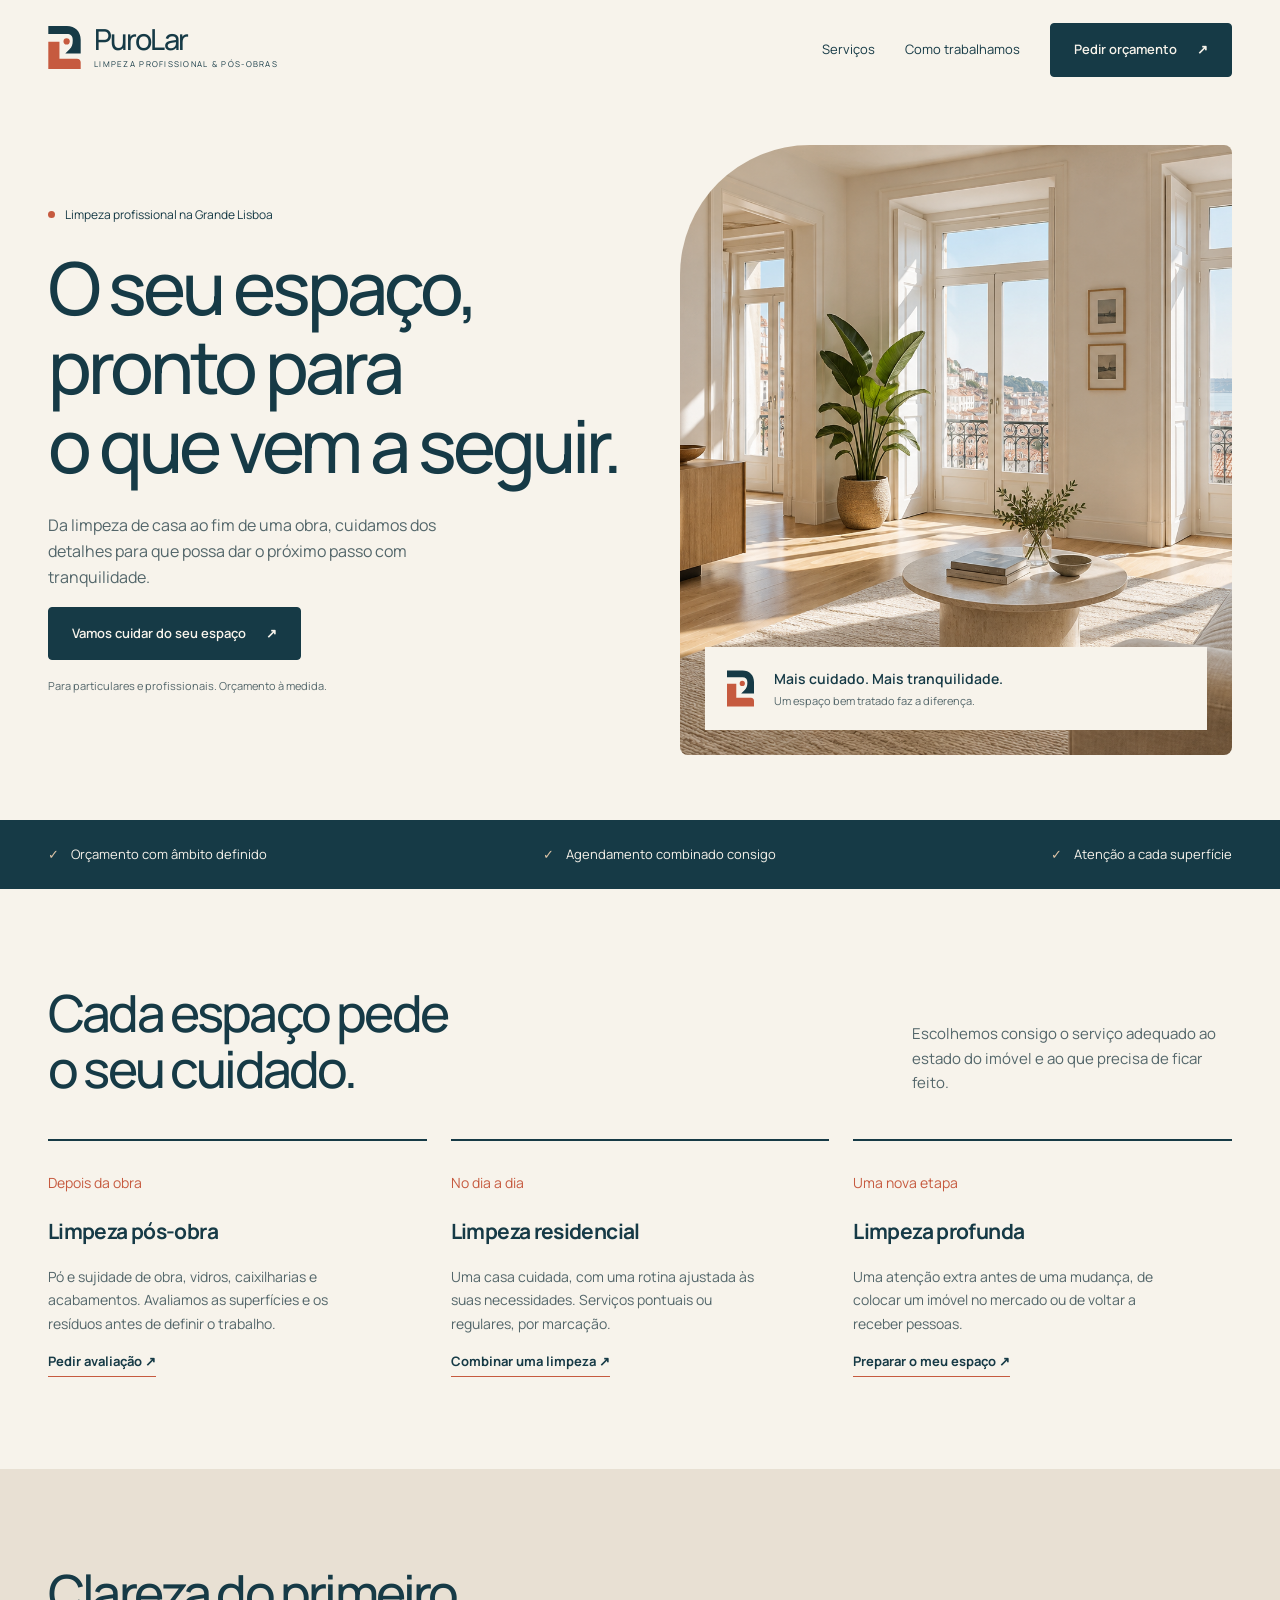
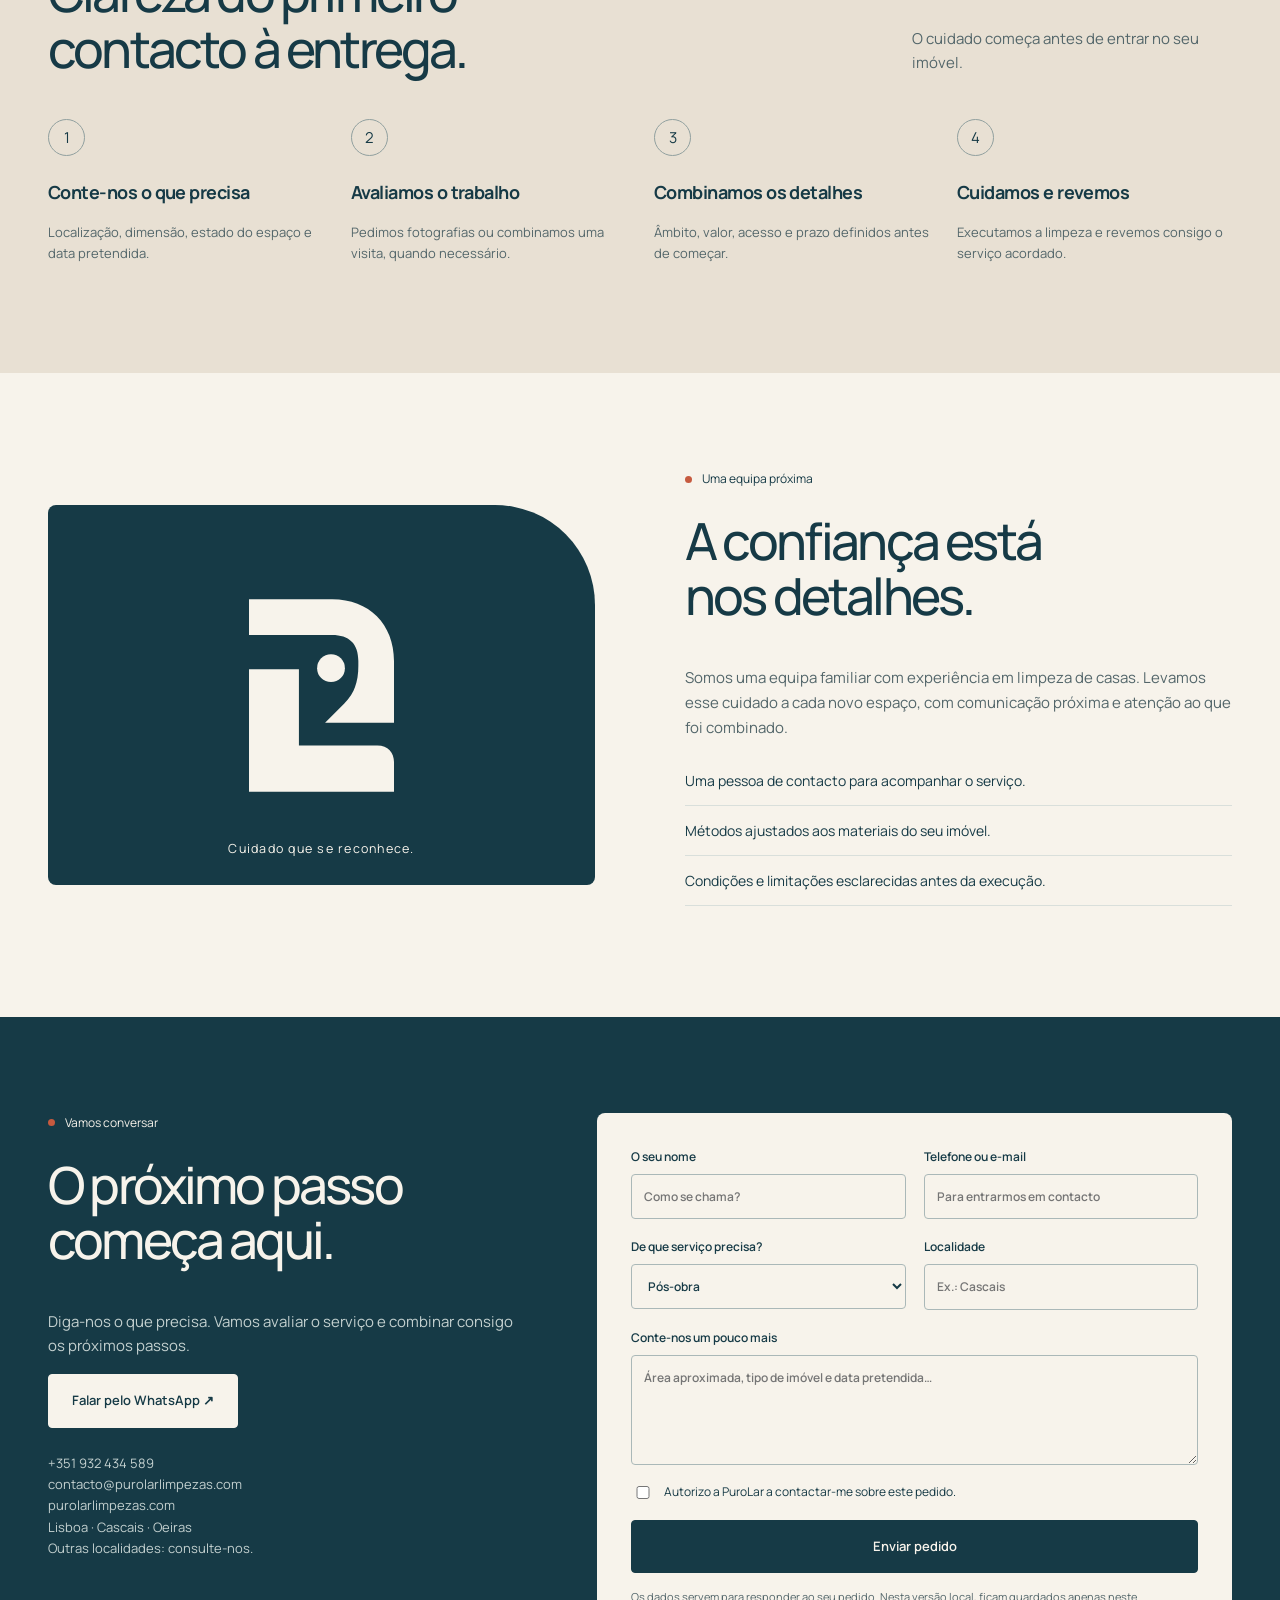
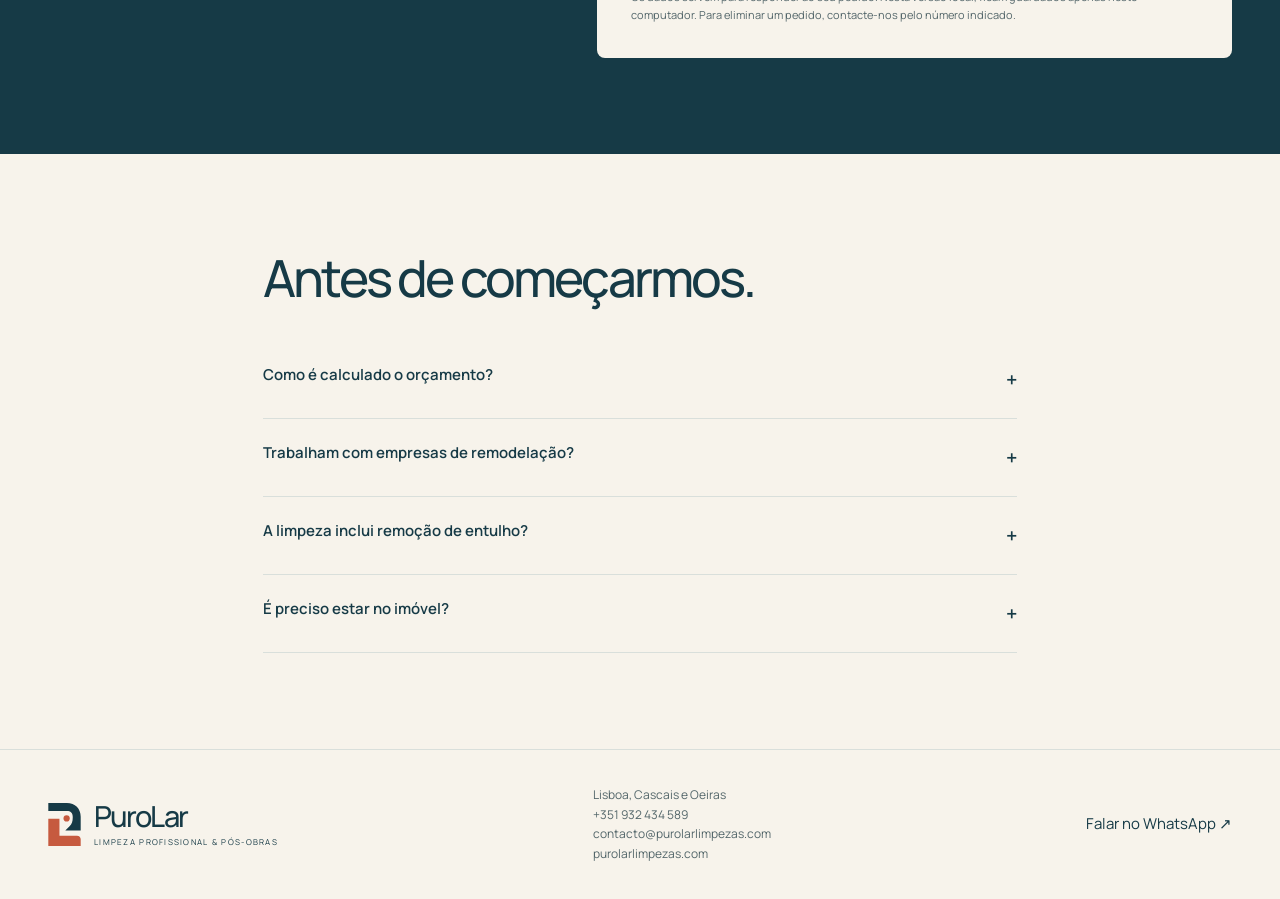
==== index.html @ 70a51a41 "Landing page oficial PuroLar" ====
<!doctype html><html lang="pt-PT"><head><meta charset="utf-8"><meta name="viewport" content="width=device-width, initial-scale=1"><meta name="theme-color" content="#163a46"><meta name="description" content="PuroLar. Limpeza residencial, profunda e pós-obra em Lisboa, Cascais e Oeiras. Peça um orçamento para o seu espaço."><title>PuroLar — O seu espaço, pronto para o que vem a seguir.</title><link rel="icon" href="/purolar-simbolo-estudo-02.svg" type="image/svg+xml"><link rel="stylesheet" href="/style.css"><script src="/app.js" defer></script></head><body><header class="wrap"><nav class="nav" aria-label="Principal"><a href="/" aria-label="PuroLar início"><span class="logo"><img src="/purolar-simbolo-estudo-02.svg" alt=""><span><b>PuroLar</b><small>Limpeza profissional & pós-obras</small></span></span></a><button class="menu-toggle" aria-expanded="false" aria-controls="navigation">Menu</button><div class="navlinks" id="navigation"><a href="#servicos">Serviços</a><a href="#processo">Como trabalhamos</a><a href="#contacto" class="button">Pedir orçamento <span aria-hidden="true">↗</span></a></div></nav></header>
<main><section class="wrap hero"><div><div class="eyebrow">Limpeza profissional na Grande Lisboa</div><h1>O seu espaço,<br>pronto para<br>o que vem a seguir.</h1><p>Da limpeza de casa ao fim de uma obra, cuidamos dos detalhes para que possa dar o próximo passo com tranquilidade.</p><a class="button" href="#contacto">Vamos cuidar do seu espaço <span aria-hidden="true">↗</span></a><p class="hero-note">Para particulares e profissionais. Orçamento à medida.</p></div><div class="hero-media"><img src="/purolar-interior-lisboa.png" alt="Sala luminosa com acabamentos claros e materiais naturais"><div class="photo-label"><img src="/purolar-simbolo-estudo-02.svg" alt=""><div><b>Mais cuidado. Mais tranquilidade.</b><small>Um espaço bem tratado faz a diferença.</small></div></div></div></section>
<div class="strip"><div class="wrap"><span>Orçamento com âmbito definido</span><span>Agendamento combinado consigo</span><span>Atenção a cada superfície</span></div></div>
<section id="servicos" class="wrap section"><div class="section-heading"><h2>Cada espaço pede<br>o seu cuidado.</h2><p>Escolhemos consigo o serviço adequado ao estado do imóvel e ao que precisa de ficar feito.</p></div><div class="services">
<article class="service"><div class="number">Depois da obra</div><h3>Limpeza pós-obra</h3><p>Pó e sujidade de obra, vidros, caixilharias e acabamentos. Avaliamos as superfícies e os resíduos antes de definir o trabalho.</p><a href="#contacto" data-service="Pós-obra">Pedir avaliação ↗</a></article>
<article class="service"><div class="number">No dia a dia</div><h3>Limpeza residencial</h3><p>Uma casa cuidada, com uma rotina ajustada às suas necessidades. Serviços pontuais ou regulares, por marcação.</p><a href="#contacto" data-service="Residencial">Combinar uma limpeza ↗</a></article>
<article class="service"><div class="number">Uma nova etapa</div><h3>Limpeza profunda</h3><p>Uma atenção extra antes de uma mudança, de colocar um imóvel no mercado ou de voltar a receber pessoas.</p><a href="#contacto" data-service="Profunda">Preparar o meu espaço ↗</a></article></div></section>
<section class="process" id="processo"><div class="wrap section"><div class="section-heading"><h2>Clareza do primeiro<br>contacto à entrega.</h2><p>O cuidado começa antes de entrar no seu imóvel.</p></div><div class="steps"><article class="step"><span>1</span><h3>Conte-nos o que precisa</h3><p>Localização, dimensão, estado do espaço e data pretendida.</p></article><article class="step"><span>2</span><h3>Avaliamos o trabalho</h3><p>Pedimos fotografias ou combinamos uma visita, quando necessário.</p></article><article class="step"><span>3</span><h3>Combinamos os detalhes</h3><p>Âmbito, valor, acesso e prazo definidos antes de começar.</p></article><article class="step"><span>4</span><h3>Cuidamos e revemos</h3><p>Executamos a limpeza e revemos consigo o serviço acordado.</p></article></div></div></section>
<section class="wrap section care"><div class="care-art"><img src="/purolar-simbolo-estudo-02-invertido.svg" alt="Símbolo PuroLar"><small>Cuidado que se reconhece.</small></div><div><div class="eyebrow">Uma equipa próxima</div><h2>A confiança está<br>nos detalhes.</h2><p>Somos uma equipa familiar com experiência em limpeza de casas. Levamos esse cuidado a cada novo espaço, com comunicação próxima e atenção ao que foi combinado.</p><ul><li>Uma pessoa de contacto para acompanhar o serviço.</li><li>Métodos ajustados aos materiais do seu imóvel.</li><li>Condições e limitações esclarecidas antes da execução.</li></ul></div></section>
<section class="contact" id="contacto"><div class="wrap section contact-grid"><div><div class="eyebrow">Vamos conversar</div><h2>O próximo passo<br>começa aqui.</h2><p>Diga-nos o que precisa. Vamos avaliar o serviço e combinar consigo os próximos passos.</p><a class="button light" href="https://wa.me/351932434589?text=Ol%C3%A1%2C%20gostaria%20de%20pedir%20um%20or%C3%A7amento%20PuroLar.">Falar pelo WhatsApp ↗</a><p style="margin-top:25px;font-size:13px"><a href="tel:+351932434589">+351 932 434 589</a><br><a href="mailto:contacto@purolarlimpezas.com">contacto@purolarlimpezas.com</a><br><a href="https://purolarlimpezas.com">purolarlimpezas.com</a><br>Lisboa · Cascais · Oeiras<br>Outras localidades: consulte-nos.</p></div>
<form id="lead-form"><div class="form-grid"><label>O seu nome<input name="name" autocomplete="name" required minlength="2" maxlength="100" placeholder="Como se chama?"></label><label>Telefone ou e-mail<input name="contact" required autocomplete="email" maxlength="160" placeholder="Para entrarmos em contacto"></label><label>De que serviço precisa?<select name="service"><option>Pós-obra</option><option>Residencial</option><option>Profunda</option><option>Ainda não sei</option></select></label><label>Localidade<input name="area" autocomplete="address-level2" maxlength="100" placeholder="Ex.: Cascais"></label><label class="full">Conte-nos um pouco mais<textarea name="message" maxlength="3000" placeholder="Área aproximada, tipo de imóvel e data pretendida…"></textarea></label><label class="trap">Website<input name="website" tabindex="-1" autocomplete="off"></label><label class="consent full"><input type="checkbox" name="consent" required>Autorizo a PuroLar a contactar-me sobre este pedido.</label><button class="button full" type="submit">Enviar pedido</button></div><p id="form-status" class="status" role="status" aria-live="polite"></p><p class="privacy">Os dados servem para responder ao seu pedido. Nesta versão local, ficam guardados apenas neste computador. Para eliminar um pedido, contacte-nos pelo número indicado.</p></form></div></section>
<section class="wrap section faq"><h2>Antes de começarmos.</h2><details><summary>Como é calculado o orçamento?</summary><p>Depende da dimensão, do estado do imóvel, das superfícies e do trabalho necessário. Para pós-obra, podemos pedir fotografias ou uma visita antes de confirmar o valor.</p></details><details><summary>Trabalham com empresas de remodelação?</summary><p>Sim. Podemos avaliar a limpeza final dos seus imóveis e combinar as condições de cada serviço, conforme a disponibilidade da equipa.</p></details><details><summary>A limpeza inclui remoção de entulho?</summary><p>A remoção pesada de entulho não está incluída. Resíduos especiais, trabalhos em altura e tratamentos técnicos precisam de avaliação prévia.</p></details><details><summary>É preciso estar no imóvel?</summary><p>Combinamos consigo o acesso e a entrega. Informe-nos sobre água, eletricidade e eventuais restrições do edifício ao pedir o orçamento.</p></details></section></main><footer><div class="wrap foot"><span class="logo"><img src="/purolar-simbolo-estudo-02.svg" alt=""><span><b>PuroLar</b><small>Limpeza profissional & pós-obras</small></span></span><p>Lisboa, Cascais e Oeiras<br><a href="tel:+351932434589">+351 932 434 589</a><br><a href="mailto:contacto@purolarlimpezas.com">contacto@purolarlimpezas.com</a><br><a href="https://purolarlimpezas.com">purolarlimpezas.com</a></p><a href="https://wa.me/351932434589">Falar no WhatsApp ↗</a></div></footer></body></html>
---- style.css ----
@import url('https://fonts.googleapis.com/css2?family=Manrope:wght@400;500;600;700;800&display=swap');
:root{--ink:#163a46;--terra:#c65a3f;--sand:#dcc3a6;--cream:#f7f3eb;--muted:#53666a;--line:#d9dfdb;--font:Manrope,'Segoe UI',sans-serif}*{box-sizing:border-box}html{scroll-behavior:smooth;scroll-padding-top:100px}body{margin:0;background:var(--cream);color:var(--ink);font:15px/1.65 var(--font)}a{color:inherit;text-decoration:none}button,input,select,textarea{font:inherit}button,a,input,select,textarea{outline-offset:5px}button{cursor:pointer}img{max-width:100%}h1,h2,h3,p{margin-top:0}h1,h2{font-weight:500;letter-spacing:-.055em;line-height:1.08}h1{font-size:clamp(44px,5.7vw,82px)}h2{font-size:clamp(32px,4vw,54px)}h3{line-height:1.25;font-size:21px;letter-spacing:-.03em}.wrap{max-width:1280px;padding:0 48px;margin:auto}.nav{height:100px;display:flex;align-items:center;justify-content:space-between;gap:26px}.logo{display:inline-flex;align-items:center;gap:13px}.logo img{height:43px;width:33px}.logo b{font-size:29px;font-weight:500;letter-spacing:-.065em;line-height:1.1}.logo small{display:block;font-size:8px;letter-spacing:.16em;text-transform:uppercase}.navlinks{display:flex;align-items:center;gap:30px;font-size:13px}.button{display:inline-flex;justify-content:center;align-items:center;gap:20px;background:var(--ink);color:var(--cream);padding:15px 23px;border:1px solid var(--ink);border-radius:4px;font-weight:600;font-size:13px;transition:background .2s,transform .2s}.button:hover{background:#245262;transform:translateY(-2px)}.light{background:var(--cream);color:var(--ink);border-color:var(--cream)}.light:hover{background:white}.eyebrow{font-size:12px;display:flex;align-items:center;gap:10px;margin-bottom:24px}.eyebrow:before{content:'';height:7px;width:7px;border-radius:50%;background:var(--terra)}.hero{display:grid;grid-template-columns:1.05fr 1fr;gap:52px;padding-top:45px;padding-bottom:65px;align-items:center}.hero p{max-width:410px;color:var(--muted);font-size:16px}.hero h1{margin-bottom:27px}.hero-media{height:610px;position:relative;overflow:hidden;border-radius:130px 8px 8px 8px;background:var(--sand)}.hero-media>img{height:100%;width:100%;object-fit:cover;animation:arrive 1s ease-out}.photo-label{position:absolute;bottom:25px;left:25px;right:25px;padding:20px 22px;background:var(--cream);display:flex;gap:20px;align-items:center}.photo-label img{width:27px;height:37px}.photo-label b{font-weight:600;font-size:14px}.photo-label small{display:block;color:var(--muted);font-size:11px}.hero-note{font-size:11px!important;margin:17px 0 0}.strip{background:var(--ink);color:var(--cream);padding:24px 0}.strip .wrap{display:flex;justify-content:space-between;gap:20px;font-size:13px}.strip span:before{content:'✓';color:var(--sand);margin-right:12px}.section{padding-top:96px;padding-bottom:96px}.section-heading{display:flex;justify-content:space-between;gap:60px;align-items:end;margin-bottom:43px}.section-heading h2{max-width:600px;margin-bottom:0}.section-heading p{max-width:320px;color:var(--muted);margin:0}.services{display:grid;grid-template-columns:1fr 1fr 1fr;gap:24px}.service{padding:30px 0 0;border-top:2px solid var(--ink)}.service .number{color:var(--terra);font-size:14px;margin-bottom:24px}.service p{color:var(--muted);font-size:14px;max-width:310px}.service a{font-size:13px;font-weight:700;border-bottom:1px solid var(--terra);padding-bottom:6px}.process{background:#e8e0d3}.steps{display:grid;grid-template-columns:repeat(4,1fr);gap:28px}.step span{display:block;width:37px;height:37px;line-height:35px;text-align:center;border:1px solid #91a09f;border-radius:50%;margin-bottom:25px}.step h3{font-size:18px}.step p{font-size:13px;color:var(--muted)}.care{display:grid;grid-template-columns:1fr 1fr;gap:90px;align-items:center}.care-art{min-height:380px;background:var(--ink);display:grid;place-items:center;border-radius:8px 100px 8px 8px;position:relative}.care-art img{width:145px;height:195px}.care-art small{position:absolute;bottom:25px;color:var(--cream);letter-spacing:.1em}.care p{color:var(--muted)}.care ul{padding:0;list-style:none}.care li{padding:13px 0;border-bottom:1px solid var(--line);font-size:14px}.contact{background:var(--ink);color:var(--cream)}.contact-grid{display:grid;grid-template-columns:.85fr 1.15fr;gap:80px}.contact p{color:#c3d0cf}.contact .eyebrow{color:var(--cream)}form{background:var(--cream);color:var(--ink);padding:34px;border-radius:8px}.form-grid{display:grid;grid-template-columns:1fr 1fr;gap:18px}label{display:block;font-size:12px;font-weight:600}input,select,textarea{display:block;width:100%;background:transparent;border:1px solid #aab8b8;border-radius:4px;padding:12px;margin-top:7px;color:var(--ink)}textarea{min-height:110px;resize:vertical}.full{grid-column:1/-1}.consent{display:flex;align-items:start;gap:10px;font-weight:400;line-height:1.5}.consent input{width:16px;margin-top:3px}.trap{display:none}.status{font-size:13px;color:var(--ink)!important;margin:14px 0 0}.privacy{font-size:11px;color:var(--muted)!important;margin:15px 0 0}.faq{max-width:850px}.faq h2{margin-bottom:35px}details{border-bottom:1px solid var(--line);padding:22px 0}summary{cursor:pointer;font-weight:600;list-style:none;display:flex;justify-content:space-between;gap:20px}summary:after{content:'+';font-size:20px}details[open] summary:after{content:'−'}details p{max-width:700px;margin:18px 0 0;color:var(--muted);font-size:14px}footer{border-top:1px solid var(--line);padding:35px 0}.foot{display:flex;align-items:center;justify-content:space-between;gap:24px}.foot p{font-size:12px;color:var(--muted);margin:0}.studio-nav{font-size:12px;display:flex;gap:20px}.doc-hero{padding:75px 0 65px;max-width:950px}.doc-hero h1{max-width:850px}.doc-hero p{max-width:660px;color:var(--muted)}.brand-stage{background:var(--ink);color:var(--cream);padding:95px 30px;text-align:center;border-radius:8px}.brand-stage .logo img{width:80px;height:106px}.brand-stage .logo b{font-size:90px}.brand-stage .logo small{font-size:11px;margin-top:14px}.doc-grid{display:grid;grid-template-columns:1fr 1fr;gap:60px}.swatches{display:grid;grid-template-columns:repeat(4,1fr);gap:18px}.swatch div{height:160px;border:1px solid #163a4612;border-radius:5px}.swatch b,.swatch small{display:block;margin-top:10px;font-size:12px}.swatch small{margin-top:3px;color:var(--muted)}.variants{display:flex;gap:45px;align-items:center;flex-wrap:wrap}.variants img{width:110px;height:110px;object-fit:contain}.type-display{font-size:100px;font-weight:500;letter-spacing:-.08em;line-height:1.2}.rules{padding-left:18px;color:var(--muted)}.card-pair{display:grid;grid-template-columns:1fr 1fr;gap:30px}.business{aspect-ratio:85/55;position:relative;padding:8%;box-shadow:0 15px 35px #163a4618;overflow:hidden;display:flex;flex-direction:column;justify-content:space-between;background:var(--ink);color:var(--cream);container-type:inline-size}.business .logo img{width:36px;height:48px}.business .logo b{font-size:40px}.business .logo small{font-size:7px}.business.center{justify-content:center;align-items:center}.business .tag{font-size:14px;max-width:210px;line-height:1.4}.business.cream{background:#fffdf9;color:var(--ink)}.business.sand{background:var(--sand);color:var(--ink)}.business .bigmark{position:absolute;height:130%;right:-30px;top:15%;opacity:.08}.business .card-info{font-size:13px;line-height:1.8;z-index:1}.business .card-info b{font-size:18px}.qr-placeholder{position:absolute;right:8%;bottom:12%;height:85px;width:85px;border:1px dashed currentColor;display:grid;place-items:center;text-align:center;font-size:10px;line-height:1.4}.card-caption{font-size:12px;color:var(--muted);margin-top:16px}.menu-toggle{display:none}@keyframes arrive{from{transform:scale(1.05);opacity:.5}to{transform:scale(1);opacity:1}}@media(prefers-reduced-motion:reduce){html{scroll-behavior:auto}*,*:before,*:after{animation:none!important;transition:none!important}}@media(max-width:900px){.wrap{padding-left:24px;padding-right:24px}.hero{gap:30px}.hero-media{height:470px}.contact-grid,.care{gap:35px}.navlinks{gap:16px}.brand-stage .logo b{font-size:60px}.business .logo b{font-size:27px}.business .logo img{height:36px;width:27px}.business .logo small{font-size:6px}.qr-placeholder{height:65px;width:65px}.business .card-info{font-size:10px}}@media(max-width:650px){.nav{height:82px}.menu-toggle{display:block;background:none;border:1px solid var(--line);padding:8px 12px;border-radius:4px;color:var(--ink)}.navlinks{display:none;position:absolute;top:82px;left:0;right:0;background:var(--cream);padding:25px;z-index:10;flex-direction:column;align-items:stretch;border-bottom:1px solid var(--line)}.navlinks.open{display:flex}.hero{grid-template-columns:1fr;padding-top:25px}.hero h1{max-width:440px}.hero-media{height:420px;border-top-left-radius:90px}.strip .wrap{flex-direction:column;gap:10px}.section{padding-top:62px;padding-bottom:62px}.section-heading{display:block}.section-heading p{margin-top:22px}.services,.care,.contact-grid,.doc-grid,.card-pair{grid-template-columns:1fr}.services{gap:38px}.steps{grid-template-columns:1fr 1fr}.foot{align-items:start;flex-direction:column}.form-grid{grid-template-columns:1fr}form{padding:24px}.swatches{grid-template-columns:1fr 1fr}.brand-stage .logo b{font-size:48px}.brand-stage .logo img{height:75px;width:56px}.brand-stage .logo small{font-size:6px}.business .logo b{font-size:38px}.business .card-info{font-size:12px}.business .logo small{font-size:7px}.business .logo img{height:48px;width:36px}.doc-hero{padding:45px 0}.variants{gap:23px}.variants img{width:85px;height:85px}}@media print{.nav,.studio-nav,.button{display:none}.section{padding:25px 0}.wrap{max-width:none}.brand-stage, .business, .swatch div{print-color-adjust:exact}.section,.business{break-inside:avoid}}
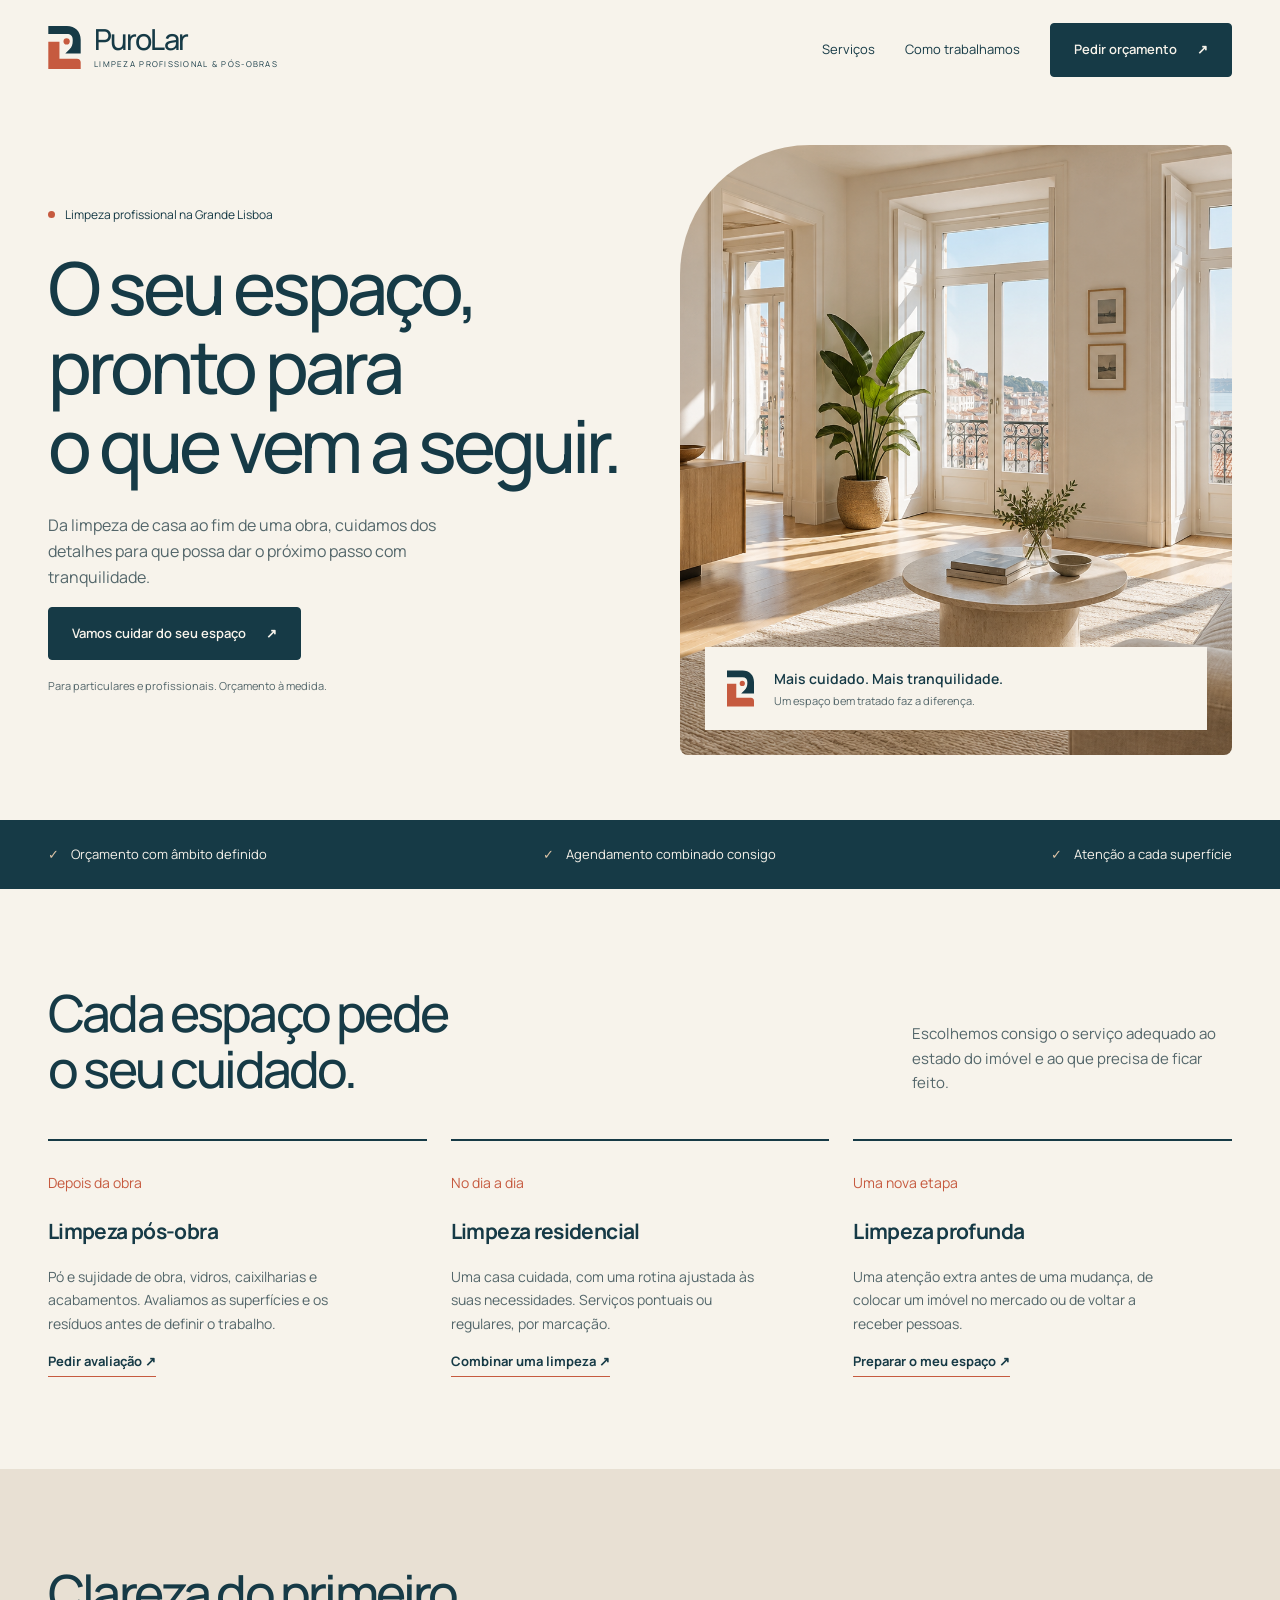
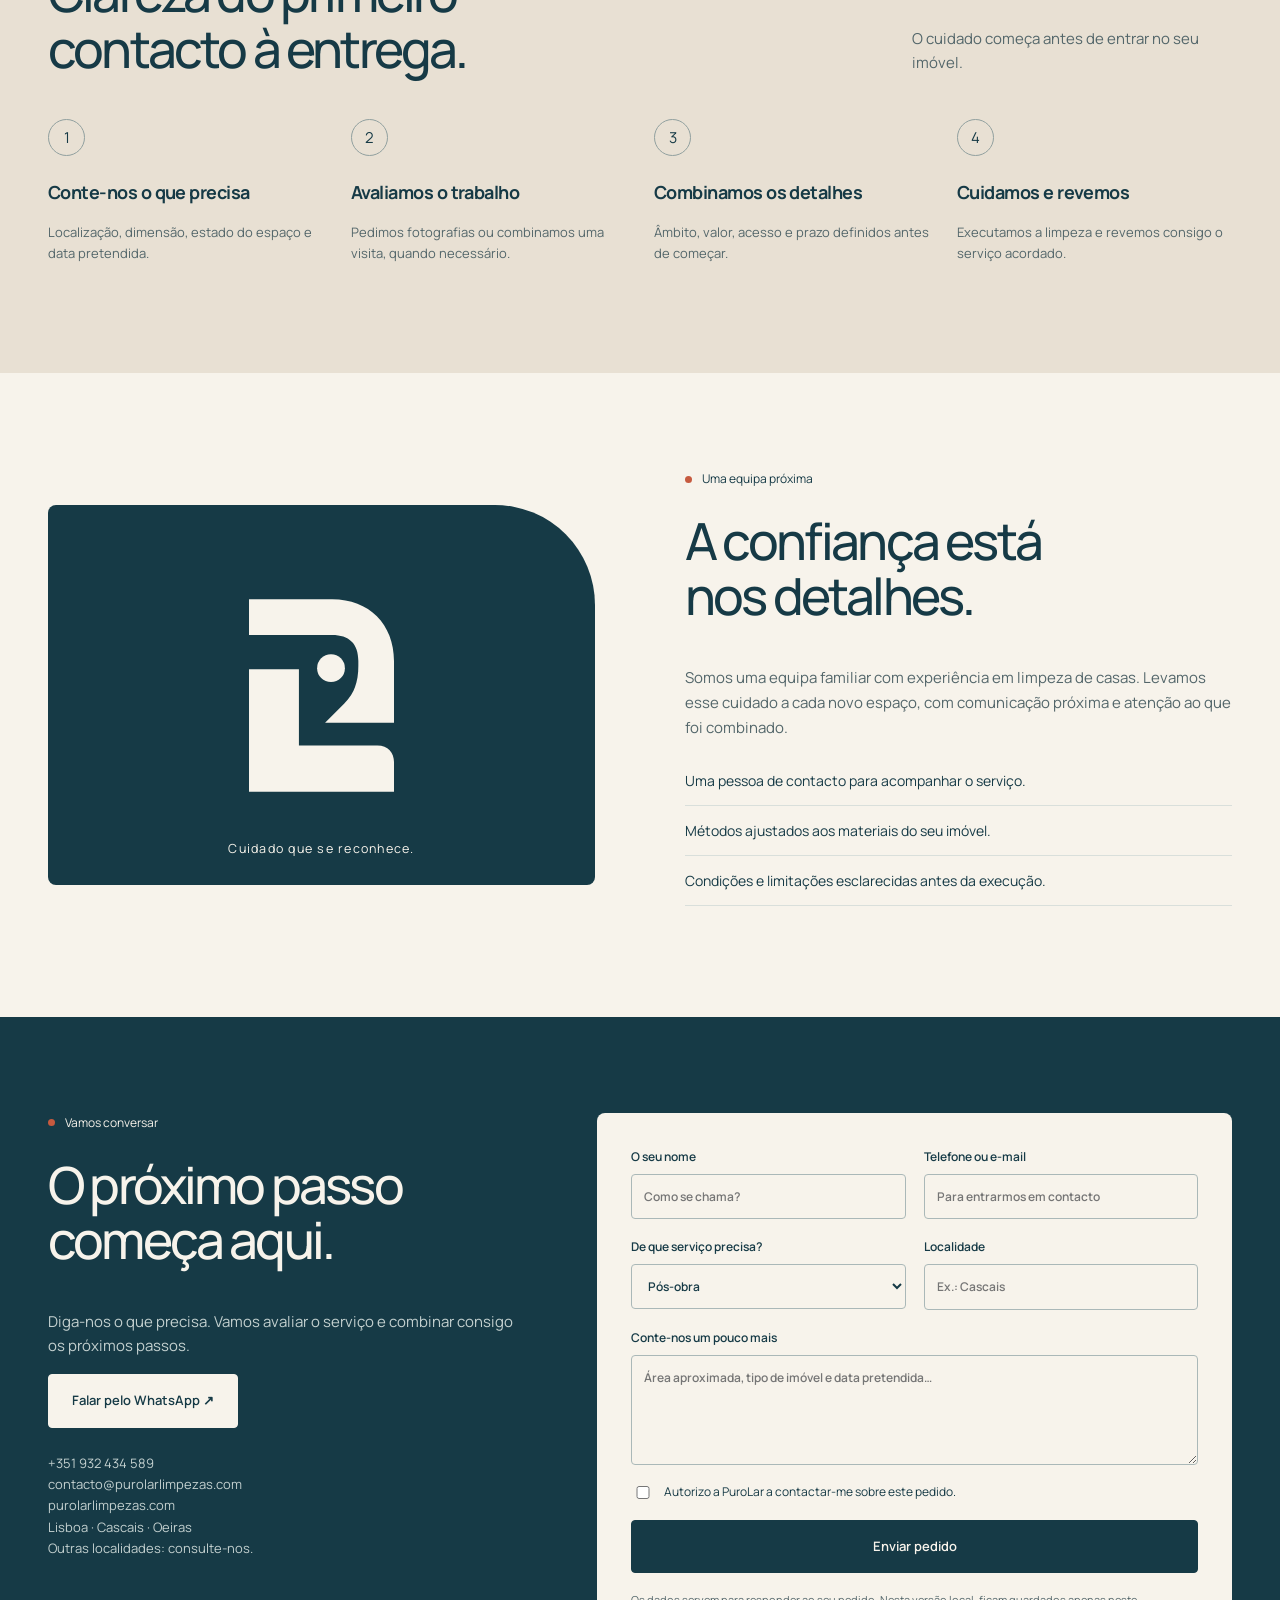
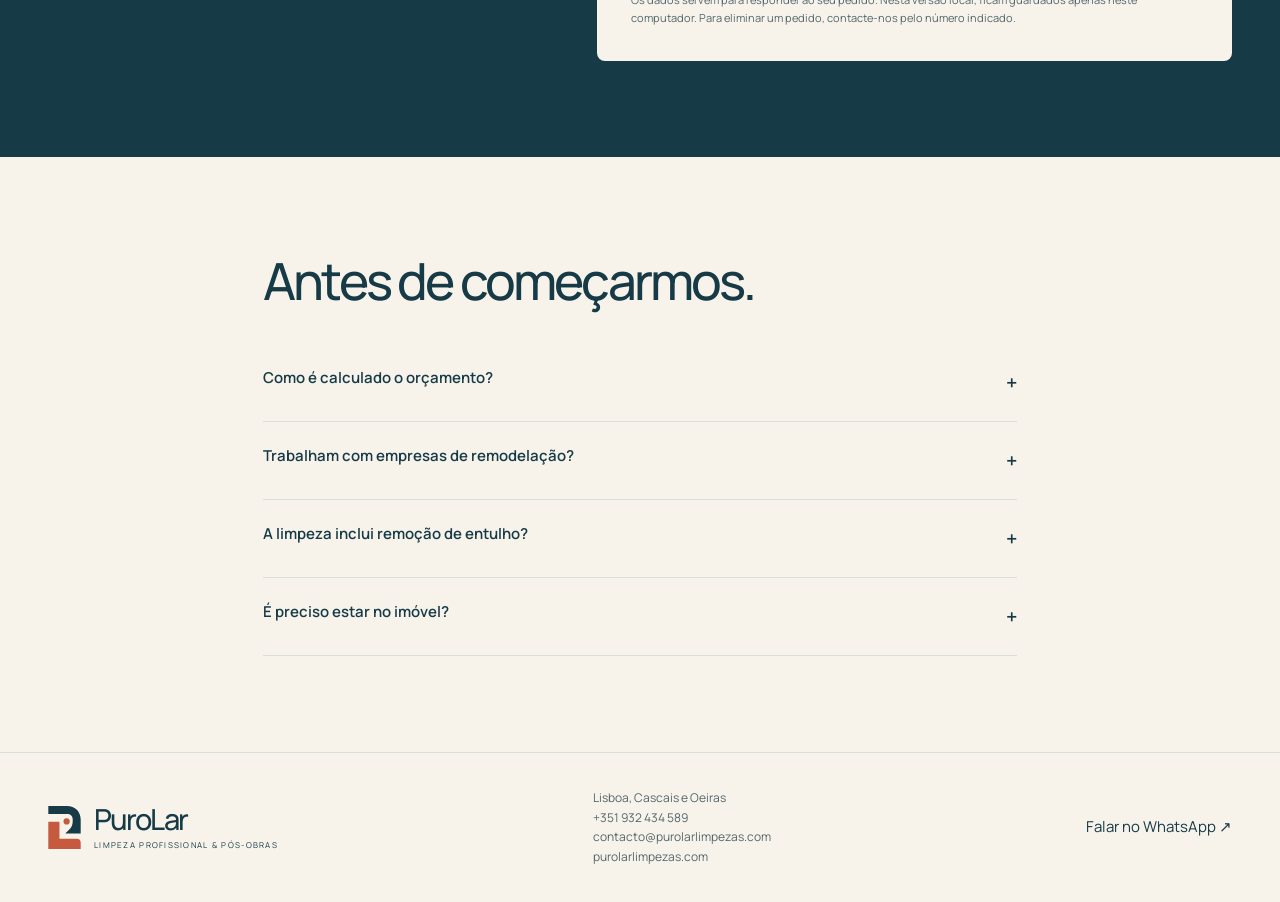
==== commit 9ee4c893: "Permitir abrir landing page localmente" ====
--- a/index.html
+++ b/index.html
@@ -1,12 +1,12 @@
-<!doctype html><html lang="pt-PT"><head><meta charset="utf-8"><meta name="viewport" content="width=device-width, initial-scale=1"><meta name="theme-color" content="#163a46"><meta name="description" content="PuroLar. Limpeza residencial, profunda e pós-obra em Lisboa, Cascais e Oeiras. Peça um orçamento para o seu espaço."><title>PuroLar — O seu espaço, pronto para o que vem a seguir.</title><link rel="icon" href="/purolar-simbolo-estudo-02.svg" type="image/svg+xml"><link rel="stylesheet" href="/style.css"><script src="/app.js" defer></script></head><body><header class="wrap"><nav class="nav" aria-label="Principal"><a href="/" aria-label="PuroLar início"><span class="logo"><img src="/purolar-simbolo-estudo-02.svg" alt=""><span><b>PuroLar</b><small>Limpeza profissional & pós-obras</small></span></span></a><button class="menu-toggle" aria-expanded="false" aria-controls="navigation">Menu</button><div class="navlinks" id="navigation"><a href="#servicos">Serviços</a><a href="#processo">Como trabalhamos</a><a href="#contacto" class="button">Pedir orçamento <span aria-hidden="true">↗</span></a></div></nav></header>
-<main><section class="wrap hero"><div><div class="eyebrow">Limpeza profissional na Grande Lisboa</div><h1>O seu espaço,<br>pronto para<br>o que vem a seguir.</h1><p>Da limpeza de casa ao fim de uma obra, cuidamos dos detalhes para que possa dar o próximo passo com tranquilidade.</p><a class="button" href="#contacto">Vamos cuidar do seu espaço <span aria-hidden="true">↗</span></a><p class="hero-note">Para particulares e profissionais. Orçamento à medida.</p></div><div class="hero-media"><img src="/purolar-interior-lisboa.png" alt="Sala luminosa com acabamentos claros e materiais naturais"><div class="photo-label"><img src="/purolar-simbolo-estudo-02.svg" alt=""><div><b>Mais cuidado. Mais tranquilidade.</b><small>Um espaço bem tratado faz a diferença.</small></div></div></div></section>
+<!doctype html><html lang="pt-PT"><head><meta charset="utf-8"><meta name="viewport" content="width=device-width, initial-scale=1"><meta name="theme-color" content="#163a46"><meta name="description" content="PuroLar. Limpeza residencial, profunda e pós-obra em Lisboa, Cascais e Oeiras. Peça um orçamento para o seu espaço."><title>PuroLar — O seu espaço, pronto para o que vem a seguir.</title><link rel="icon" href="./purolar-simbolo-estudo-02.svg" type="image/svg+xml"><link rel="stylesheet" href="./style.css"><script src="./app.js" defer></script></head><body><header class="wrap"><nav class="nav" aria-label="Principal"><a href="/" aria-label="PuroLar início"><span class="logo"><img src="./purolar-simbolo-estudo-02.svg" alt=""><span><b>PuroLar</b><small>Limpeza profissional & pós-obras</small></span></span></a><button class="menu-toggle" aria-expanded="false" aria-controls="navigation">Menu</button><div class="navlinks" id="navigation"><a href="#servicos">Serviços</a><a href="#processo">Como trabalhamos</a><a href="#contacto" class="button">Pedir orçamento <span aria-hidden="true">↗</span></a></div></nav></header>
+<main><section class="wrap hero"><div><div class="eyebrow">Limpeza profissional na Grande Lisboa</div><h1>O seu espaço,<br>pronto para<br>o que vem a seguir.</h1><p>Da limpeza de casa ao fim de uma obra, cuidamos dos detalhes para que possa dar o próximo passo com tranquilidade.</p><a class="button" href="#contacto">Vamos cuidar do seu espaço <span aria-hidden="true">↗</span></a><p class="hero-note">Para particulares e profissionais. Orçamento à medida.</p></div><div class="hero-media"><img src="./purolar-interior-lisboa.png" alt="Sala luminosa com acabamentos claros e materiais naturais"><div class="photo-label"><img src="./purolar-simbolo-estudo-02.svg" alt=""><div><b>Mais cuidado. Mais tranquilidade.</b><small>Um espaço bem tratado faz a diferença.</small></div></div></div></section>
 <div class="strip"><div class="wrap"><span>Orçamento com âmbito definido</span><span>Agendamento combinado consigo</span><span>Atenção a cada superfície</span></div></div>
 <section id="servicos" class="wrap section"><div class="section-heading"><h2>Cada espaço pede<br>o seu cuidado.</h2><p>Escolhemos consigo o serviço adequado ao estado do imóvel e ao que precisa de ficar feito.</p></div><div class="services">
 <article class="service"><div class="number">Depois da obra</div><h3>Limpeza pós-obra</h3><p>Pó e sujidade de obra, vidros, caixilharias e acabamentos. Avaliamos as superfícies e os resíduos antes de definir o trabalho.</p><a href="#contacto" data-service="Pós-obra">Pedir avaliação ↗</a></article>
 <article class="service"><div class="number">No dia a dia</div><h3>Limpeza residencial</h3><p>Uma casa cuidada, com uma rotina ajustada às suas necessidades. Serviços pontuais ou regulares, por marcação.</p><a href="#contacto" data-service="Residencial">Combinar uma limpeza ↗</a></article>
 <article class="service"><div class="number">Uma nova etapa</div><h3>Limpeza profunda</h3><p>Uma atenção extra antes de uma mudança, de colocar um imóvel no mercado ou de voltar a receber pessoas.</p><a href="#contacto" data-service="Profunda">Preparar o meu espaço ↗</a></article></div></section>
 <section class="process" id="processo"><div class="wrap section"><div class="section-heading"><h2>Clareza do primeiro<br>contacto à entrega.</h2><p>O cuidado começa antes de entrar no seu imóvel.</p></div><div class="steps"><article class="step"><span>1</span><h3>Conte-nos o que precisa</h3><p>Localização, dimensão, estado do espaço e data pretendida.</p></article><article class="step"><span>2</span><h3>Avaliamos o trabalho</h3><p>Pedimos fotografias ou combinamos uma visita, quando necessário.</p></article><article class="step"><span>3</span><h3>Combinamos os detalhes</h3><p>Âmbito, valor, acesso e prazo definidos antes de começar.</p></article><article class="step"><span>4</span><h3>Cuidamos e revemos</h3><p>Executamos a limpeza e revemos consigo o serviço acordado.</p></article></div></div></section>
-<section class="wrap section care"><div class="care-art"><img src="/purolar-simbolo-estudo-02-invertido.svg" alt="Símbolo PuroLar"><small>Cuidado que se reconhece.</small></div><div><div class="eyebrow">Uma equipa próxima</div><h2>A confiança está<br>nos detalhes.</h2><p>Somos uma equipa familiar com experiência em limpeza de casas. Levamos esse cuidado a cada novo espaço, com comunicação próxima e atenção ao que foi combinado.</p><ul><li>Uma pessoa de contacto para acompanhar o serviço.</li><li>Métodos ajustados aos materiais do seu imóvel.</li><li>Condições e limitações esclarecidas antes da execução.</li></ul></div></section>
+<section class="wrap section care"><div class="care-art"><img src="./purolar-simbolo-estudo-02-invertido.svg" alt="Símbolo PuroLar"><small>Cuidado que se reconhece.</small></div><div><div class="eyebrow">Uma equipa próxima</div><h2>A confiança está<br>nos detalhes.</h2><p>Somos uma equipa familiar com experiência em limpeza de casas. Levamos esse cuidado a cada novo espaço, com comunicação próxima e atenção ao que foi combinado.</p><ul><li>Uma pessoa de contacto para acompanhar o serviço.</li><li>Métodos ajustados aos materiais do seu imóvel.</li><li>Condições e limitações esclarecidas antes da execução.</li></ul></div></section>
 <section class="contact" id="contacto"><div class="wrap section contact-grid"><div><div class="eyebrow">Vamos conversar</div><h2>O próximo passo<br>começa aqui.</h2><p>Diga-nos o que precisa. Vamos avaliar o serviço e combinar consigo os próximos passos.</p><a class="button light" href="https://wa.me/351932434589?text=Ol%C3%A1%2C%20gostaria%20de%20pedir%20um%20or%C3%A7amento%20PuroLar.">Falar pelo WhatsApp ↗</a><p style="margin-top:25px;font-size:13px"><a href="tel:+351932434589">+351 932 434 589</a><br><a href="mailto:contacto@purolarlimpezas.com">contacto@purolarlimpezas.com</a><br><a href="https://purolarlimpezas.com">purolarlimpezas.com</a><br>Lisboa · Cascais · Oeiras<br>Outras localidades: consulte-nos.</p></div>
 <form id="lead-form"><div class="form-grid"><label>O seu nome<input name="name" autocomplete="name" required minlength="2" maxlength="100" placeholder="Como se chama?"></label><label>Telefone ou e-mail<input name="contact" required autocomplete="email" maxlength="160" placeholder="Para entrarmos em contacto"></label><label>De que serviço precisa?<select name="service"><option>Pós-obra</option><option>Residencial</option><option>Profunda</option><option>Ainda não sei</option></select></label><label>Localidade<input name="area" autocomplete="address-level2" maxlength="100" placeholder="Ex.: Cascais"></label><label class="full">Conte-nos um pouco mais<textarea name="message" maxlength="3000" placeholder="Área aproximada, tipo de imóvel e data pretendida…"></textarea></label><label class="trap">Website<input name="website" tabindex="-1" autocomplete="off"></label><label class="consent full"><input type="checkbox" name="consent" required>Autorizo a PuroLar a contactar-me sobre este pedido.</label><button class="button full" type="submit">Enviar pedido</button></div><p id="form-status" class="status" role="status" aria-live="polite"></p><p class="privacy">Os dados servem para responder ao seu pedido. Nesta versão local, ficam guardados apenas neste computador. Para eliminar um pedido, contacte-nos pelo número indicado.</p></form></div></section>
-<section class="wrap section faq"><h2>Antes de começarmos.</h2><details><summary>Como é calculado o orçamento?</summary><p>Depende da dimensão, do estado do imóvel, das superfícies e do trabalho necessário. Para pós-obra, podemos pedir fotografias ou uma visita antes de confirmar o valor.</p></details><details><summary>Trabalham com empresas de remodelação?</summary><p>Sim. Podemos avaliar a limpeza final dos seus imóveis e combinar as condições de cada serviço, conforme a disponibilidade da equipa.</p></details><details><summary>A limpeza inclui remoção de entulho?</summary><p>A remoção pesada de entulho não está incluída. Resíduos especiais, trabalhos em altura e tratamentos técnicos precisam de avaliação prévia.</p></details><details><summary>É preciso estar no imóvel?</summary><p>Combinamos consigo o acesso e a entrega. Informe-nos sobre água, eletricidade e eventuais restrições do edifício ao pedir o orçamento.</p></details></section></main><footer><div class="wrap foot"><span class="logo"><img src="/purolar-simbolo-estudo-02.svg" alt=""><span><b>PuroLar</b><small>Limpeza profissional & pós-obras</small></span></span><p>Lisboa, Cascais e Oeiras<br><a href="tel:+351932434589">+351 932 434 589</a><br><a href="mailto:contacto@purolarlimpezas.com">contacto@purolarlimpezas.com</a><br><a href="https://purolarlimpezas.com">purolarlimpezas.com</a></p><a href="https://wa.me/351932434589">Falar no WhatsApp ↗</a></div></footer></body></html>
+<section class="wrap section faq"><h2>Antes de começarmos.</h2><details><summary>Como é calculado o orçamento?</summary><p>Depende da dimensão, do estado do imóvel, das superfícies e do trabalho necessário. Para pós-obra, podemos pedir fotografias ou uma visita antes de confirmar o valor.</p></details><details><summary>Trabalham com empresas de remodelação?</summary><p>Sim. Podemos avaliar a limpeza final dos seus imóveis e combinar as condições de cada serviço, conforme a disponibilidade da equipa.</p></details><details><summary>A limpeza inclui remoção de entulho?</summary><p>A remoção pesada de entulho não está incluída. Resíduos especiais, trabalhos em altura e tratamentos técnicos precisam de avaliação prévia.</p></details><details><summary>É preciso estar no imóvel?</summary><p>Combinamos consigo o acesso e a entrega. Informe-nos sobre água, eletricidade e eventuais restrições do edifício ao pedir o orçamento.</p></details></section></main><footer><div class="wrap foot"><span class="logo"><img src="./purolar-simbolo-estudo-02.svg" alt=""><span><b>PuroLar</b><small>Limpeza profissional & pós-obras</small></span></span><p>Lisboa, Cascais e Oeiras<br><a href="tel:+351932434589">+351 932 434 589</a><br><a href="mailto:contacto@purolarlimpezas.com">contacto@purolarlimpezas.com</a><br><a href="https://purolarlimpezas.com">purolarlimpezas.com</a></p><a href="https://wa.me/351932434589">Falar no WhatsApp ↗</a></div></footer></body></html>
--- a/style.css
+++ b/style.css
@@ -1,3 +1,3 @@
 @import url('https://fonts.googleapis.com/css2?family=Manrope:wght@400;500;600;700;800&display=swap');
 :root{--ink:#163a46;--terra:#c65a3f;--sand:#dcc3a6;--cream:#f7f3eb;--muted:#53666a;--line:#d9dfdb;--font:Manrope,'Segoe UI',sans-serif}*{box-sizing:border-box}html{scroll-behavior:smooth;scroll-padding-top:100px}body{margin:0;background:var(--cream);color:var(--ink);font:15px/1.65 var(--font)}a{color:inherit;text-decoration:none}button,input,select,textarea{font:inherit}button,a,input,select,textarea{outline-offset:5px}button{cursor:pointer}img{max-width:100%}h1,h2,h3,p{margin-top:0}h1,h2{font-weight:500;letter-spacing:-.055em;line-height:1.08}h1{font-size:clamp(44px,5.7vw,82px)}h2{font-size:clamp(32px,4vw,54px)}h3{line-height:1.25;font-size:21px;letter-spacing:-.03em}.wrap{max-width:1280px;padding:0 48px;margin:auto}.nav{height:100px;display:flex;align-items:center;justify-content:space-between;gap:26px}.logo{display:inline-flex;align-items:center;gap:13px}.logo img{height:43px;width:33px}.logo b{font-size:29px;font-weight:500;letter-spacing:-.065em;line-height:1.1}.logo small{display:block;font-size:8px;letter-spacing:.16em;text-transform:uppercase}.navlinks{display:flex;align-items:center;gap:30px;font-size:13px}.button{display:inline-flex;justify-content:center;align-items:center;gap:20px;background:var(--ink);color:var(--cream);padding:15px 23px;border:1px solid var(--ink);border-radius:4px;font-weight:600;font-size:13px;transition:background .2s,transform .2s}.button:hover{background:#245262;transform:translateY(-2px)}.light{background:var(--cream);color:var(--ink);border-color:var(--cream)}.light:hover{background:white}.eyebrow{font-size:12px;display:flex;align-items:center;gap:10px;margin-bottom:24px}.eyebrow:before{content:'';height:7px;width:7px;border-radius:50%;background:var(--terra)}.hero{display:grid;grid-template-columns:1.05fr 1fr;gap:52px;padding-top:45px;padding-bottom:65px;align-items:center}.hero p{max-width:410px;color:var(--muted);font-size:16px}.hero h1{margin-bottom:27px}.hero-media{height:610px;position:relative;overflow:hidden;border-radius:130px 8px 8px 8px;background:var(--sand)}.hero-media>img{height:100%;width:100%;object-fit:cover;animation:arrive 1s ease-out}.photo-label{position:absolute;bottom:25px;left:25px;right:25px;padding:20px 22px;background:var(--cream);display:flex;gap:20px;align-items:center}.photo-label img{width:27px;height:37px}.photo-label b{font-weight:600;font-size:14px}.photo-label small{display:block;color:var(--muted);font-size:11px}.hero-note{font-size:11px!important;margin:17px 0 0}.strip{background:var(--ink);color:var(--cream);padding:24px 0}.strip .wrap{display:flex;justify-content:space-between;gap:20px;font-size:13px}.strip span:before{content:'✓';color:var(--sand);margin-right:12px}.section{padding-top:96px;padding-bottom:96px}.section-heading{display:flex;justify-content:space-between;gap:60px;align-items:end;margin-bottom:43px}.section-heading h2{max-width:600px;margin-bottom:0}.section-heading p{max-width:320px;color:var(--muted);margin:0}.services{display:grid;grid-template-columns:1fr 1fr 1fr;gap:24px}.service{padding:30px 0 0;border-top:2px solid var(--ink)}.service .number{color:var(--terra);font-size:14px;margin-bottom:24px}.service p{color:var(--muted);font-size:14px;max-width:310px}.service a{font-size:13px;font-weight:700;border-bottom:1px solid var(--terra);padding-bottom:6px}.process{background:#e8e0d3}.steps{display:grid;grid-template-columns:repeat(4,1fr);gap:28px}.step span{display:block;width:37px;height:37px;line-height:35px;text-align:center;border:1px solid #91a09f;border-radius:50%;margin-bottom:25px}.step h3{font-size:18px}.step p{font-size:13px;color:var(--muted)}.care{display:grid;grid-template-columns:1fr 1fr;gap:90px;align-items:center}.care-art{min-height:380px;background:var(--ink);display:grid;place-items:center;border-radius:8px 100px 8px 8px;position:relative}.care-art img{width:145px;height:195px}.care-art small{position:absolute;bottom:25px;color:var(--cream);letter-spacing:.1em}.care p{color:var(--muted)}.care ul{padding:0;list-style:none}.care li{padding:13px 0;border-bottom:1px solid var(--line);font-size:14px}.contact{background:var(--ink);color:var(--cream)}.contact-grid{display:grid;grid-template-columns:.85fr 1.15fr;gap:80px}.contact p{color:#c3d0cf}.contact .eyebrow{color:var(--cream)}form{background:var(--cream);color:var(--ink);padding:34px;border-radius:8px}.form-grid{display:grid;grid-template-columns:1fr 1fr;gap:18px}label{display:block;font-size:12px;font-weight:600}input,select,textarea{display:block;width:100%;background:transparent;border:1px solid #aab8b8;border-radius:4px;padding:12px;margin-top:7px;color:var(--ink)}textarea{min-height:110px;resize:vertical}.full{grid-column:1/-1}.consent{display:flex;align-items:start;gap:10px;font-weight:400;line-height:1.5}.consent input{width:16px;margin-top:3px}.trap{display:none}.status{font-size:13px;color:var(--ink)!important;margin:14px 0 0}.privacy{font-size:11px;color:var(--muted)!important;margin:15px 0 0}.faq{max-width:850px}.faq h2{margin-bottom:35px}details{border-bottom:1px solid var(--line);padding:22px 0}summary{cursor:pointer;font-weight:600;list-style:none;display:flex;justify-content:space-between;gap:20px}summary:after{content:'+';font-size:20px}details[open] summary:after{content:'−'}details p{max-width:700px;margin:18px 0 0;color:var(--muted);font-size:14px}footer{border-top:1px solid var(--line);padding:35px 0}.foot{display:flex;align-items:center;justify-content:space-between;gap:24px}.foot p{font-size:12px;color:var(--muted);margin:0}.studio-nav{font-size:12px;display:flex;gap:20px}.doc-hero{padding:75px 0 65px;max-width:950px}.doc-hero h1{max-width:850px}.doc-hero p{max-width:660px;color:var(--muted)}.brand-stage{background:var(--ink);color:var(--cream);padding:95px 30px;text-align:center;border-radius:8px}.brand-stage .logo img{width:80px;height:106px}.brand-stage .logo b{font-size:90px}.brand-stage .logo small{font-size:11px;margin-top:14px}.doc-grid{display:grid;grid-template-columns:1fr 1fr;gap:60px}.swatches{display:grid;grid-template-columns:repeat(4,1fr);gap:18px}.swatch div{height:160px;border:1px solid #163a4612;border-radius:5px}.swatch b,.swatch small{display:block;margin-top:10px;font-size:12px}.swatch small{margin-top:3px;color:var(--muted)}.variants{display:flex;gap:45px;align-items:center;flex-wrap:wrap}.variants img{width:110px;height:110px;object-fit:contain}.type-display{font-size:100px;font-weight:500;letter-spacing:-.08em;line-height:1.2}.rules{padding-left:18px;color:var(--muted)}.card-pair{display:grid;grid-template-columns:1fr 1fr;gap:30px}.business{aspect-ratio:85/55;position:relative;padding:8%;box-shadow:0 15px 35px #163a4618;overflow:hidden;display:flex;flex-direction:column;justify-content:space-between;background:var(--ink);color:var(--cream);container-type:inline-size}.business .logo img{width:36px;height:48px}.business .logo b{font-size:40px}.business .logo small{font-size:7px}.business.center{justify-content:center;align-items:center}.business .tag{font-size:14px;max-width:210px;line-height:1.4}.business.cream{background:#fffdf9;color:var(--ink)}.business.sand{background:var(--sand);color:var(--ink)}.business .bigmark{position:absolute;height:130%;right:-30px;top:15%;opacity:.08}.business .card-info{font-size:13px;line-height:1.8;z-index:1}.business .card-info b{font-size:18px}.qr-placeholder{position:absolute;right:8%;bottom:12%;height:85px;width:85px;border:1px dashed currentColor;display:grid;place-items:center;text-align:center;font-size:10px;line-height:1.4}.card-caption{font-size:12px;color:var(--muted);margin-top:16px}.menu-toggle{display:none}@keyframes arrive{from{transform:scale(1.05);opacity:.5}to{transform:scale(1);opacity:1}}@media(prefers-reduced-motion:reduce){html{scroll-behavior:auto}*,*:before,*:after{animation:none!important;transition:none!important}}@media(max-width:900px){.wrap{padding-left:24px;padding-right:24px}.hero{gap:30px}.hero-media{height:470px}.contact-grid,.care{gap:35px}.navlinks{gap:16px}.brand-stage .logo b{font-size:60px}.business .logo b{font-size:27px}.business .logo img{height:36px;width:27px}.business .logo small{font-size:6px}.qr-placeholder{height:65px;width:65px}.business .card-info{font-size:10px}}@media(max-width:650px){.nav{height:82px}.menu-toggle{display:block;background:none;border:1px solid var(--line);padding:8px 12px;border-radius:4px;color:var(--ink)}.navlinks{display:none;position:absolute;top:82px;left:0;right:0;background:var(--cream);padding:25px;z-index:10;flex-direction:column;align-items:stretch;border-bottom:1px solid var(--line)}.navlinks.open{display:flex}.hero{grid-template-columns:1fr;padding-top:25px}.hero h1{max-width:440px}.hero-media{height:420px;border-top-left-radius:90px}.strip .wrap{flex-direction:column;gap:10px}.section{padding-top:62px;padding-bottom:62px}.section-heading{display:block}.section-heading p{margin-top:22px}.services,.care,.contact-grid,.doc-grid,.card-pair{grid-template-columns:1fr}.services{gap:38px}.steps{grid-template-columns:1fr 1fr}.foot{align-items:start;flex-direction:column}.form-grid{grid-template-columns:1fr}form{padding:24px}.swatches{grid-template-columns:1fr 1fr}.brand-stage .logo b{font-size:48px}.brand-stage .logo img{height:75px;width:56px}.brand-stage .logo small{font-size:6px}.business .logo b{font-size:38px}.business .card-info{font-size:12px}.business .logo small{font-size:7px}.business .logo img{height:48px;width:36px}.doc-hero{padding:45px 0}.variants{gap:23px}.variants img{width:85px;height:85px}}@media print{.nav,.studio-nav,.button{display:none}.section{padding:25px 0}.wrap{max-width:none}.brand-stage, .business, .swatch div{print-color-adjust:exact}.section,.business{break-inside:avoid}}
-
+ .status{min-height:0;margin:18px 0 0;padding:0;color:var(--muted);transition:all .25s}.status-success{display:grid;gap:3px;padding:16px 18px;border-left:4px solid var(--terra);background:#fffdf9;color:var(--ink);box-shadow:0 8px 24px #163a4612}.status-success strong{font-size:16px;font-weight:600}.status-success span{font-size:13px;color:var(--muted)}.status-error{color:#a1432d}
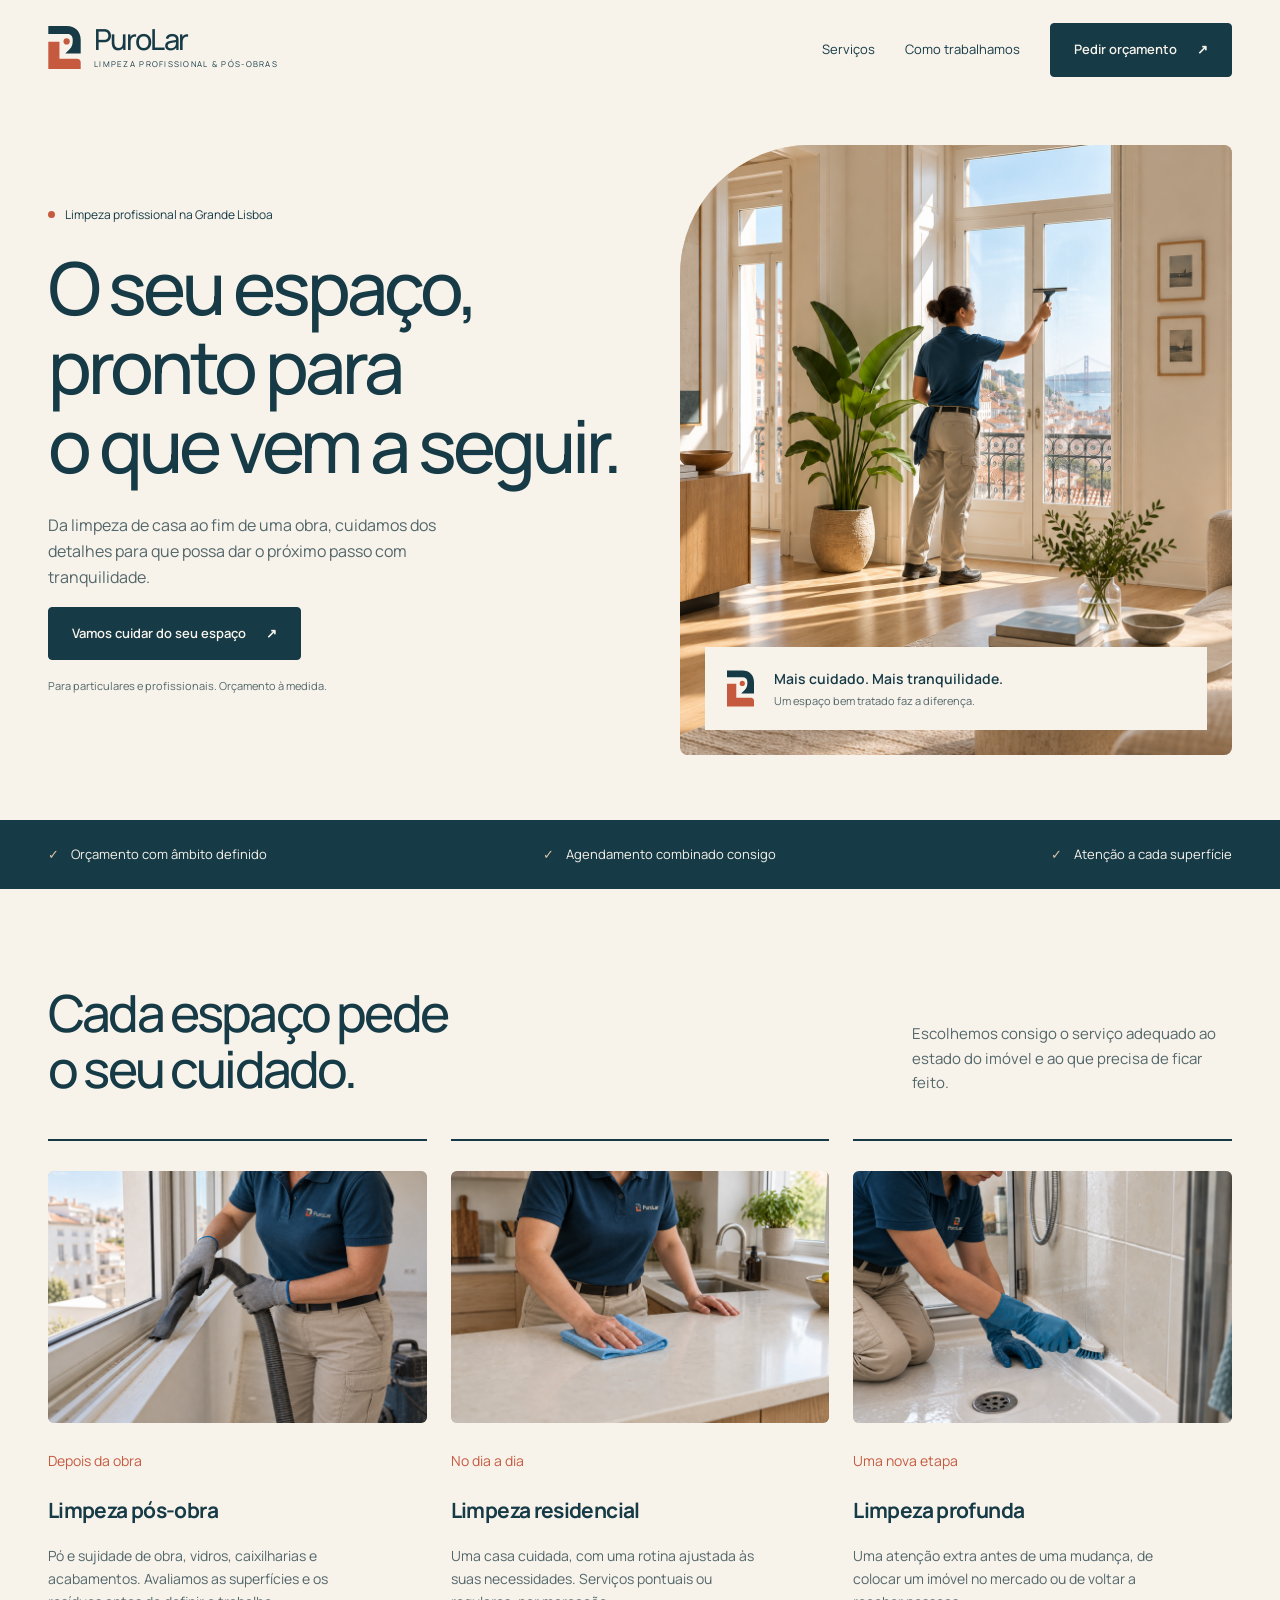
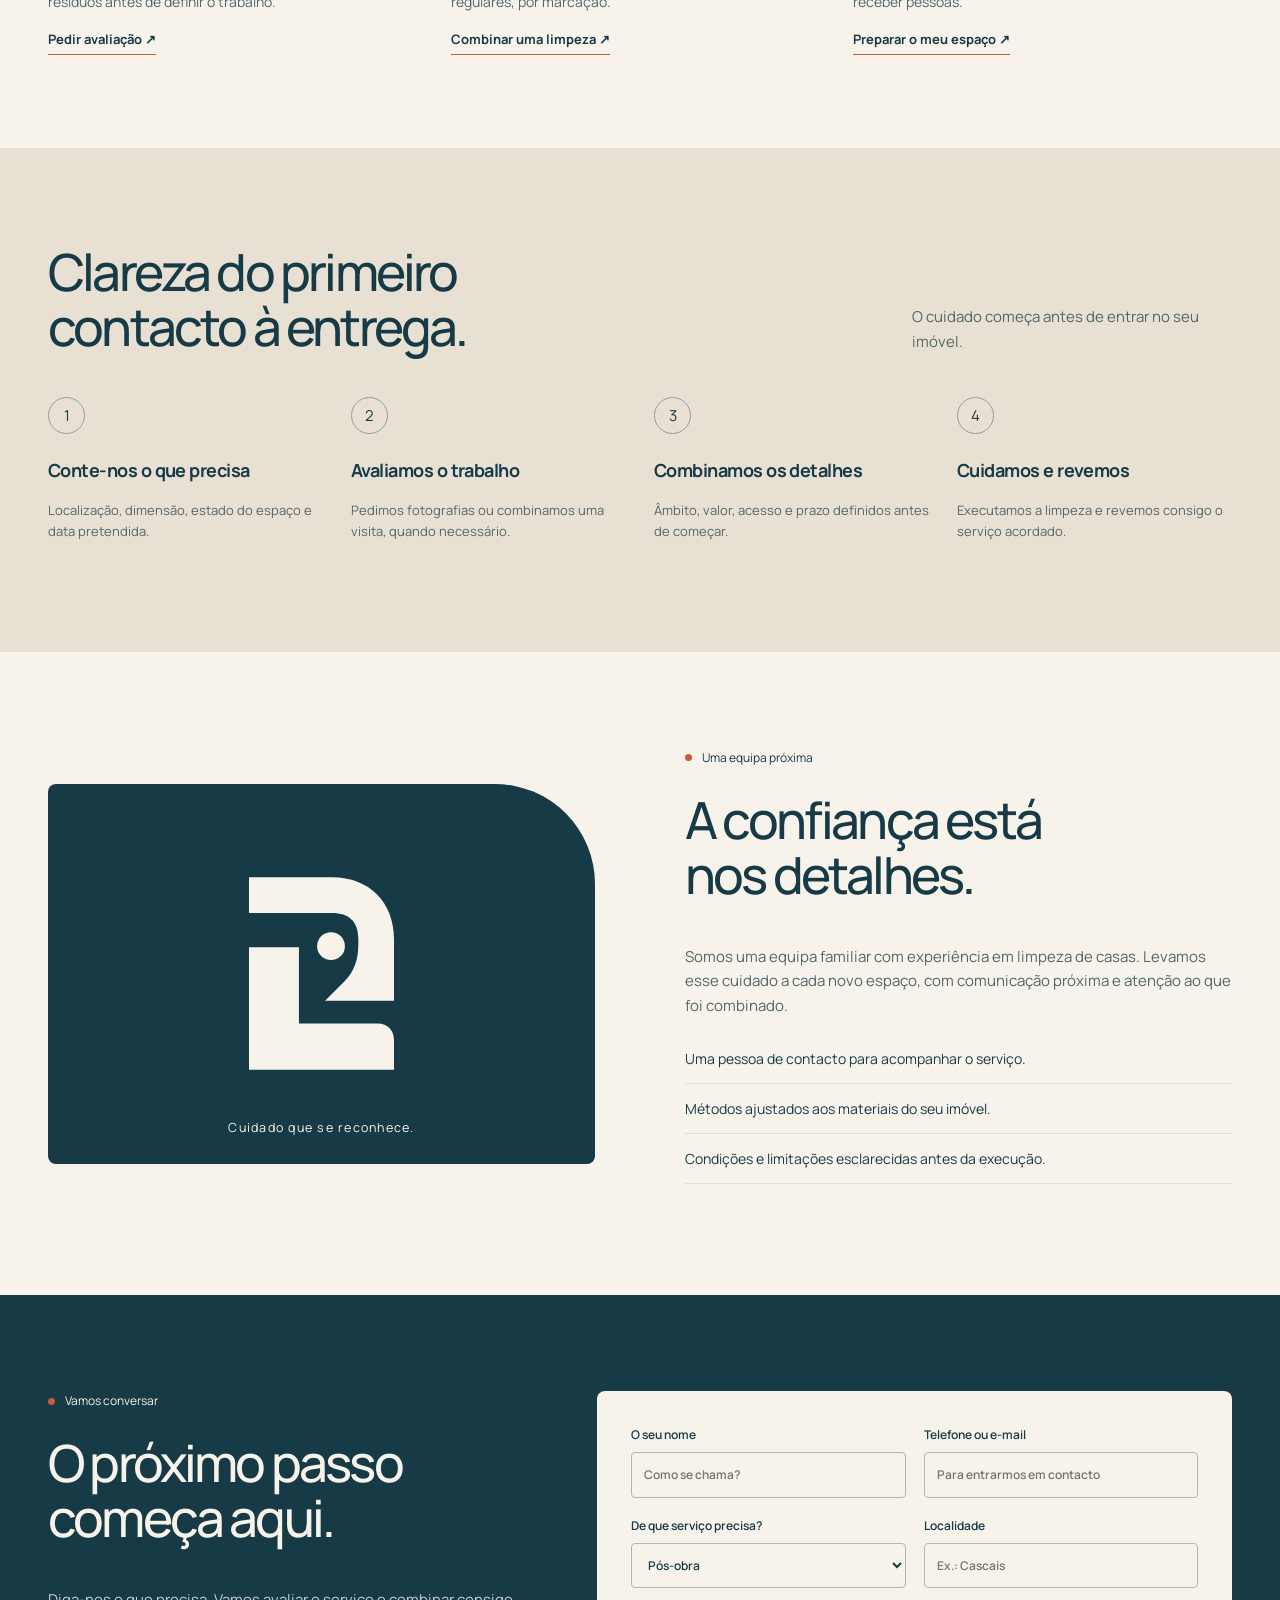
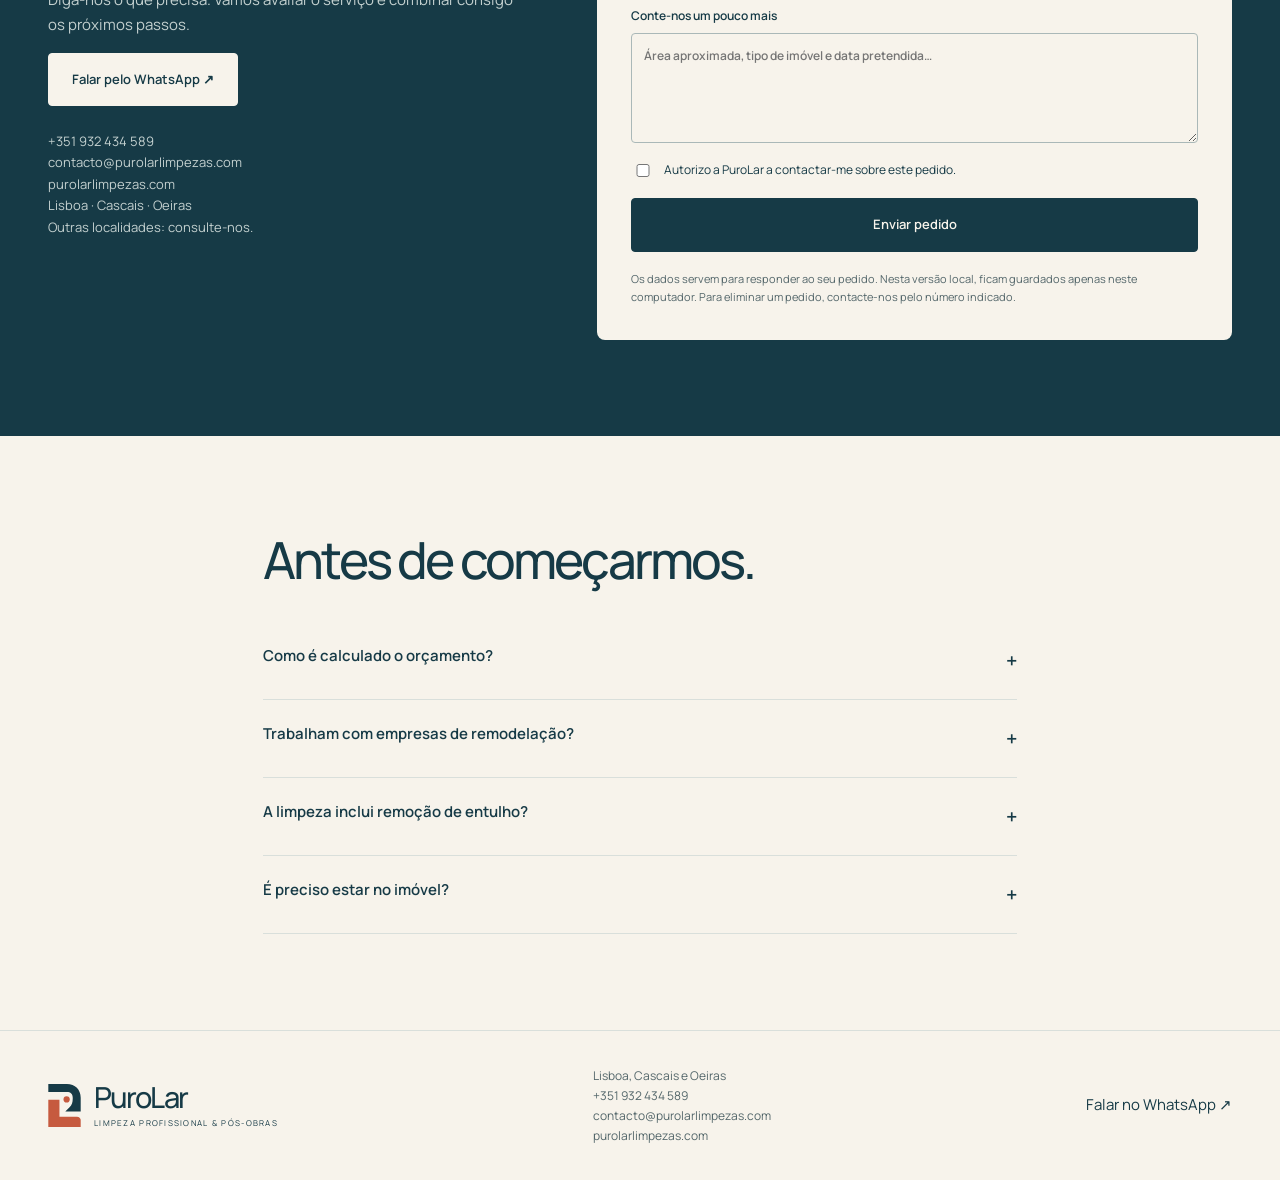
==== commit 97dbb0a1: "Ligar avaliações da landing page ao Supabase" ====
--- a/index.html
+++ b/index.html
@@ -1,12 +1,40 @@
 <!doctype html><html lang="pt-PT"><head><meta charset="utf-8"><meta name="viewport" content="width=device-width, initial-scale=1"><meta name="theme-color" content="#163a46"><meta name="description" content="PuroLar. Limpeza residencial, profunda e pós-obra em Lisboa, Cascais e Oeiras. Peça um orçamento para o seu espaço."><title>PuroLar — O seu espaço, pronto para o que vem a seguir.</title><link rel="icon" href="./purolar-simbolo-estudo-02.svg" type="image/svg+xml"><link rel="stylesheet" href="./style.css"><script src="./app.js" defer></script></head><body><header class="wrap"><nav class="nav" aria-label="Principal"><a href="/" aria-label="PuroLar início"><span class="logo"><img src="./purolar-simbolo-estudo-02.svg" alt=""><span><b>PuroLar</b><small>Limpeza profissional & pós-obras</small></span></span></a><button class="menu-toggle" aria-expanded="false" aria-controls="navigation">Menu</button><div class="navlinks" id="navigation"><a href="#servicos">Serviços</a><a href="#processo">Como trabalhamos</a><a href="#contacto" class="button">Pedir orçamento <span aria-hidden="true">↗</span></a></div></nav></header>
-<main><section class="wrap hero"><div><div class="eyebrow">Limpeza profissional na Grande Lisboa</div><h1>O seu espaço,<br>pronto para<br>o que vem a seguir.</h1><p>Da limpeza de casa ao fim de uma obra, cuidamos dos detalhes para que possa dar o próximo passo com tranquilidade.</p><a class="button" href="#contacto">Vamos cuidar do seu espaço <span aria-hidden="true">↗</span></a><p class="hero-note">Para particulares e profissionais. Orçamento à medida.</p></div><div class="hero-media"><img src="./purolar-interior-lisboa.png" alt="Sala luminosa com acabamentos claros e materiais naturais"><div class="photo-label"><img src="./purolar-simbolo-estudo-02.svg" alt=""><div><b>Mais cuidado. Mais tranquilidade.</b><small>Um espaço bem tratado faz a diferença.</small></div></div></div></section>
+<main><section class="wrap hero"><div><div class="eyebrow">Limpeza profissional na Grande Lisboa</div><h1>O seu espaço,<br>pronto para<br>o que vem a seguir.</h1><p>Da limpeza de casa ao fim de uma obra, cuidamos dos detalhes para que possa dar o próximo passo com tranquilidade.</p><a class="button" href="#contacto">Vamos cuidar do seu espaço <span aria-hidden="true">↗</span></a><p class="hero-note">Para particulares e profissionais. Orçamento à medida.</p></div><div class="hero-media"><img src="./hero-limpeza-v2.png" alt="Limpeza de vidros numa sala luminosa em Lisboa"><div class="photo-label"><img src="./purolar-simbolo-estudo-02.svg" alt=""><div><b>Mais cuidado. Mais tranquilidade.</b><small>Um espaço bem tratado faz a diferença.</small></div></div></div></section>
 <div class="strip"><div class="wrap"><span>Orçamento com âmbito definido</span><span>Agendamento combinado consigo</span><span>Atenção a cada superfície</span></div></div>
 <section id="servicos" class="wrap section"><div class="section-heading"><h2>Cada espaço pede<br>o seu cuidado.</h2><p>Escolhemos consigo o serviço adequado ao estado do imóvel e ao que precisa de ficar feito.</p></div><div class="services">
-<article class="service"><div class="number">Depois da obra</div><h3>Limpeza pós-obra</h3><p>Pó e sujidade de obra, vidros, caixilharias e acabamentos. Avaliamos as superfícies e os resíduos antes de definir o trabalho.</p><a href="#contacto" data-service="Pós-obra">Pedir avaliação ↗</a></article>
-<article class="service"><div class="number">No dia a dia</div><h3>Limpeza residencial</h3><p>Uma casa cuidada, com uma rotina ajustada às suas necessidades. Serviços pontuais ou regulares, por marcação.</p><a href="#contacto" data-service="Residencial">Combinar uma limpeza ↗</a></article>
-<article class="service"><div class="number">Uma nova etapa</div><h3>Limpeza profunda</h3><p>Uma atenção extra antes de uma mudança, de colocar um imóvel no mercado ou de voltar a receber pessoas.</p><a href="#contacto" data-service="Profunda">Preparar o meu espaço ↗</a></article></div></section>
+<article class="service"><img class="service-image" src="./servico-pos-obra-v3.png" alt="Aspiração do pó de obra nas calhas de uma janela" loading="lazy" width="1536" height="1024"><div class="number">Depois da obra</div><h3>Limpeza pós-obra</h3><p>Pó e sujidade de obra, vidros, caixilharias e acabamentos. Avaliamos as superfícies e os resíduos antes de definir o trabalho.</p><a href="#contacto" data-service="Pós-obra">Pedir avaliação ↗</a></article>
+<article class="service"><img class="service-image" src="./servico-residencial-v3.png" alt="Limpeza de uma bancada de cozinha com pano de microfibra" loading="lazy" width="1536" height="1024"><div class="number">No dia a dia</div><h3>Limpeza residencial</h3><p>Uma casa cuidada, com uma rotina ajustada às suas necessidades. Serviços pontuais ou regulares, por marcação.</p><a href="#contacto" data-service="Residencial">Combinar uma limpeza ↗</a></article>
+<article class="service"><img class="service-image" src="./servico-profunda-v3.png" alt="Escovagem dos cantos e juntas de uma base de duche" loading="lazy" width="1536" height="1024"><div class="number">Uma nova etapa</div><h3>Limpeza profunda</h3><p>Uma atenção extra antes de uma mudança, de colocar um imóvel no mercado ou de voltar a receber pessoas.</p><a href="#contacto" data-service="Profunda">Preparar o meu espaço ↗</a></article></div></section>
 <section class="process" id="processo"><div class="wrap section"><div class="section-heading"><h2>Clareza do primeiro<br>contacto à entrega.</h2><p>O cuidado começa antes de entrar no seu imóvel.</p></div><div class="steps"><article class="step"><span>1</span><h3>Conte-nos o que precisa</h3><p>Localização, dimensão, estado do espaço e data pretendida.</p></article><article class="step"><span>2</span><h3>Avaliamos o trabalho</h3><p>Pedimos fotografias ou combinamos uma visita, quando necessário.</p></article><article class="step"><span>3</span><h3>Combinamos os detalhes</h3><p>Âmbito, valor, acesso e prazo definidos antes de começar.</p></article><article class="step"><span>4</span><h3>Cuidamos e revemos</h3><p>Executamos a limpeza e revemos consigo o serviço acordado.</p></article></div></div></section>
 <section class="wrap section care"><div class="care-art"><img src="./purolar-simbolo-estudo-02-invertido.svg" alt="Símbolo PuroLar"><small>Cuidado que se reconhece.</small></div><div><div class="eyebrow">Uma equipa próxima</div><h2>A confiança está<br>nos detalhes.</h2><p>Somos uma equipa familiar com experiência em limpeza de casas. Levamos esse cuidado a cada novo espaço, com comunicação próxima e atenção ao que foi combinado.</p><ul><li>Uma pessoa de contacto para acompanhar o serviço.</li><li>Métodos ajustados aos materiais do seu imóvel.</li><li>Condições e limitações esclarecidas antes da execução.</li></ul></div></section>
+<section class="reviews" id="avaliacoes" aria-labelledby="reviews-title">
+  <div class="wrap section">
+    <div class="section-heading reviews-heading">
+      <div><p class="eyebrow">Experiências com a PuroLar</p><h2 id="reviews-title">O cuidado fica.<br>A confiança também.</h2></div>
+      <p>Há detalhes que se veem. E uma tranquilidade que se sente quando o trabalho está feito.</p>
+    </div>
+    <div class="reviews-layout">
+      <figure class="review review-featured">
+        <span class="review-quote" aria-hidden="true">“</span>
+        <blockquote><p>Depois da obra, só queríamos voltar a sentir a casa como nossa. Foi essa a sensação quando entrámos.</p></blockquote>
+        <figcaption><span class="review-avatar" aria-hidden="true">PL</span><span><strong>Nome do cliente</strong><small>Limpeza pós-obra · Localidade</small><small class="review-example">Depoimento ilustrativo</small></span></figcaption>
+      </figure>
+      <div class="reviews-secondary">
+        <figure class="review">
+          <span class="review-service">Limpeza residencial</span>
+          <blockquote><p>Gostei da atenção aos pequenos detalhes e da facilidade em combinar tudo. A casa ficou com outra leveza.</p></blockquote>
+          <figcaption><span><strong>Nome do cliente</strong><small>Localidade · Depoimento ilustrativo</small></span></figcaption>
+        </figure>
+        <figure class="review">
+          <span class="review-service">Limpeza profunda</span>
+          <blockquote><p>Explicámos o que precisava de mais cuidado e sentimos que fomos ouvidos. Fez toda a diferença.</p></blockquote>
+          <figcaption><span><strong>Nome do cliente</strong><small>Localidade · Depoimento ilustrativo</small></span></figcaption>
+        </figure>
+      </div>
+    </div>
+    <div class="reviews-bottom"><p>O seu espaço também merece este cuidado.</p><a href="#contacto">Vamos falar sobre o seu espaço <span aria-hidden="true">↗</span></a></div>
+  </div>
+</section>
 <section class="contact" id="contacto"><div class="wrap section contact-grid"><div><div class="eyebrow">Vamos conversar</div><h2>O próximo passo<br>começa aqui.</h2><p>Diga-nos o que precisa. Vamos avaliar o serviço e combinar consigo os próximos passos.</p><a class="button light" href="https://wa.me/351932434589?text=Ol%C3%A1%2C%20gostaria%20de%20pedir%20um%20or%C3%A7amento%20PuroLar.">Falar pelo WhatsApp ↗</a><p style="margin-top:25px;font-size:13px"><a href="tel:+351932434589">+351 932 434 589</a><br><a href="mailto:contacto@purolarlimpezas.com">contacto@purolarlimpezas.com</a><br><a href="https://purolarlimpezas.com">purolarlimpezas.com</a><br>Lisboa · Cascais · Oeiras<br>Outras localidades: consulte-nos.</p></div>
 <form id="lead-form"><div class="form-grid"><label>O seu nome<input name="name" autocomplete="name" required minlength="2" maxlength="100" placeholder="Como se chama?"></label><label>Telefone ou e-mail<input name="contact" required autocomplete="email" maxlength="160" placeholder="Para entrarmos em contacto"></label><label>De que serviço precisa?<select name="service"><option>Pós-obra</option><option>Residencial</option><option>Profunda</option><option>Ainda não sei</option></select></label><label>Localidade<input name="area" autocomplete="address-level2" maxlength="100" placeholder="Ex.: Cascais"></label><label class="full">Conte-nos um pouco mais<textarea name="message" maxlength="3000" placeholder="Área aproximada, tipo de imóvel e data pretendida…"></textarea></label><label class="trap">Website<input name="website" tabindex="-1" autocomplete="off"></label><label class="consent full"><input type="checkbox" name="consent" required>Autorizo a PuroLar a contactar-me sobre este pedido.</label><button class="button full" type="submit">Enviar pedido</button></div><p id="form-status" class="status" role="status" aria-live="polite"></p><p class="privacy">Os dados servem para responder ao seu pedido. Nesta versão local, ficam guardados apenas neste computador. Para eliminar um pedido, contacte-nos pelo número indicado.</p></form></div></section>
 <section class="wrap section faq"><h2>Antes de começarmos.</h2><details><summary>Como é calculado o orçamento?</summary><p>Depende da dimensão, do estado do imóvel, das superfícies e do trabalho necessário. Para pós-obra, podemos pedir fotografias ou uma visita antes de confirmar o valor.</p></details><details><summary>Trabalham com empresas de remodelação?</summary><p>Sim. Podemos avaliar a limpeza final dos seus imóveis e combinar as condições de cada serviço, conforme a disponibilidade da equipa.</p></details><details><summary>A limpeza inclui remoção de entulho?</summary><p>A remoção pesada de entulho não está incluída. Resíduos especiais, trabalhos em altura e tratamentos técnicos precisam de avaliação prévia.</p></details><details><summary>É preciso estar no imóvel?</summary><p>Combinamos consigo o acesso e a entrega. Informe-nos sobre água, eletricidade e eventuais restrições do edifício ao pedir o orçamento.</p></details></section></main><footer><div class="wrap foot"><span class="logo"><img src="./purolar-simbolo-estudo-02.svg" alt=""><span><b>PuroLar</b><small>Limpeza profissional & pós-obras</small></span></span><p>Lisboa, Cascais e Oeiras<br><a href="tel:+351932434589">+351 932 434 589</a><br><a href="mailto:contacto@purolarlimpezas.com">contacto@purolarlimpezas.com</a><br><a href="https://purolarlimpezas.com">purolarlimpezas.com</a></p><a href="https://wa.me/351932434589">Falar no WhatsApp ↗</a></div></footer></body></html>
--- a/style.css
+++ b/style.css
@@ -1,3 +1,44 @@
 @import url('https://fonts.googleapis.com/css2?family=Manrope:wght@400;500;600;700;800&display=swap');
 :root{--ink:#163a46;--terra:#c65a3f;--sand:#dcc3a6;--cream:#f7f3eb;--muted:#53666a;--line:#d9dfdb;--font:Manrope,'Segoe UI',sans-serif}*{box-sizing:border-box}html{scroll-behavior:smooth;scroll-padding-top:100px}body{margin:0;background:var(--cream);color:var(--ink);font:15px/1.65 var(--font)}a{color:inherit;text-decoration:none}button,input,select,textarea{font:inherit}button,a,input,select,textarea{outline-offset:5px}button{cursor:pointer}img{max-width:100%}h1,h2,h3,p{margin-top:0}h1,h2{font-weight:500;letter-spacing:-.055em;line-height:1.08}h1{font-size:clamp(44px,5.7vw,82px)}h2{font-size:clamp(32px,4vw,54px)}h3{line-height:1.25;font-size:21px;letter-spacing:-.03em}.wrap{max-width:1280px;padding:0 48px;margin:auto}.nav{height:100px;display:flex;align-items:center;justify-content:space-between;gap:26px}.logo{display:inline-flex;align-items:center;gap:13px}.logo img{height:43px;width:33px}.logo b{font-size:29px;font-weight:500;letter-spacing:-.065em;line-height:1.1}.logo small{display:block;font-size:8px;letter-spacing:.16em;text-transform:uppercase}.navlinks{display:flex;align-items:center;gap:30px;font-size:13px}.button{display:inline-flex;justify-content:center;align-items:center;gap:20px;background:var(--ink);color:var(--cream);padding:15px 23px;border:1px solid var(--ink);border-radius:4px;font-weight:600;font-size:13px;transition:background .2s,transform .2s}.button:hover{background:#245262;transform:translateY(-2px)}.light{background:var(--cream);color:var(--ink);border-color:var(--cream)}.light:hover{background:white}.eyebrow{font-size:12px;display:flex;align-items:center;gap:10px;margin-bottom:24px}.eyebrow:before{content:'';height:7px;width:7px;border-radius:50%;background:var(--terra)}.hero{display:grid;grid-template-columns:1.05fr 1fr;gap:52px;padding-top:45px;padding-bottom:65px;align-items:center}.hero p{max-width:410px;color:var(--muted);font-size:16px}.hero h1{margin-bottom:27px}.hero-media{height:610px;position:relative;overflow:hidden;border-radius:130px 8px 8px 8px;background:var(--sand)}.hero-media>img{height:100%;width:100%;object-fit:cover;animation:arrive 1s ease-out}.photo-label{position:absolute;bottom:25px;left:25px;right:25px;padding:20px 22px;background:var(--cream);display:flex;gap:20px;align-items:center}.photo-label img{width:27px;height:37px}.photo-label b{font-weight:600;font-size:14px}.photo-label small{display:block;color:var(--muted);font-size:11px}.hero-note{font-size:11px!important;margin:17px 0 0}.strip{background:var(--ink);color:var(--cream);padding:24px 0}.strip .wrap{display:flex;justify-content:space-between;gap:20px;font-size:13px}.strip span:before{content:'✓';color:var(--sand);margin-right:12px}.section{padding-top:96px;padding-bottom:96px}.section-heading{display:flex;justify-content:space-between;gap:60px;align-items:end;margin-bottom:43px}.section-heading h2{max-width:600px;margin-bottom:0}.section-heading p{max-width:320px;color:var(--muted);margin:0}.services{display:grid;grid-template-columns:1fr 1fr 1fr;gap:24px}.service{padding:30px 0 0;border-top:2px solid var(--ink)}.service .number{color:var(--terra);font-size:14px;margin-bottom:24px}.service p{color:var(--muted);font-size:14px;max-width:310px}.service a{font-size:13px;font-weight:700;border-bottom:1px solid var(--terra);padding-bottom:6px}.process{background:#e8e0d3}.steps{display:grid;grid-template-columns:repeat(4,1fr);gap:28px}.step span{display:block;width:37px;height:37px;line-height:35px;text-align:center;border:1px solid #91a09f;border-radius:50%;margin-bottom:25px}.step h3{font-size:18px}.step p{font-size:13px;color:var(--muted)}.care{display:grid;grid-template-columns:1fr 1fr;gap:90px;align-items:center}.care-art{min-height:380px;background:var(--ink);display:grid;place-items:center;border-radius:8px 100px 8px 8px;position:relative}.care-art img{width:145px;height:195px}.care-art small{position:absolute;bottom:25px;color:var(--cream);letter-spacing:.1em}.care p{color:var(--muted)}.care ul{padding:0;list-style:none}.care li{padding:13px 0;border-bottom:1px solid var(--line);font-size:14px}.contact{background:var(--ink);color:var(--cream)}.contact-grid{display:grid;grid-template-columns:.85fr 1.15fr;gap:80px}.contact p{color:#c3d0cf}.contact .eyebrow{color:var(--cream)}form{background:var(--cream);color:var(--ink);padding:34px;border-radius:8px}.form-grid{display:grid;grid-template-columns:1fr 1fr;gap:18px}label{display:block;font-size:12px;font-weight:600}input,select,textarea{display:block;width:100%;background:transparent;border:1px solid #aab8b8;border-radius:4px;padding:12px;margin-top:7px;color:var(--ink)}textarea{min-height:110px;resize:vertical}.full{grid-column:1/-1}.consent{display:flex;align-items:start;gap:10px;font-weight:400;line-height:1.5}.consent input{width:16px;margin-top:3px}.trap{display:none}.status{font-size:13px;color:var(--ink)!important;margin:14px 0 0}.privacy{font-size:11px;color:var(--muted)!important;margin:15px 0 0}.faq{max-width:850px}.faq h2{margin-bottom:35px}details{border-bottom:1px solid var(--line);padding:22px 0}summary{cursor:pointer;font-weight:600;list-style:none;display:flex;justify-content:space-between;gap:20px}summary:after{content:'+';font-size:20px}details[open] summary:after{content:'−'}details p{max-width:700px;margin:18px 0 0;color:var(--muted);font-size:14px}footer{border-top:1px solid var(--line);padding:35px 0}.foot{display:flex;align-items:center;justify-content:space-between;gap:24px}.foot p{font-size:12px;color:var(--muted);margin:0}.studio-nav{font-size:12px;display:flex;gap:20px}.doc-hero{padding:75px 0 65px;max-width:950px}.doc-hero h1{max-width:850px}.doc-hero p{max-width:660px;color:var(--muted)}.brand-stage{background:var(--ink);color:var(--cream);padding:95px 30px;text-align:center;border-radius:8px}.brand-stage .logo img{width:80px;height:106px}.brand-stage .logo b{font-size:90px}.brand-stage .logo small{font-size:11px;margin-top:14px}.doc-grid{display:grid;grid-template-columns:1fr 1fr;gap:60px}.swatches{display:grid;grid-template-columns:repeat(4,1fr);gap:18px}.swatch div{height:160px;border:1px solid #163a4612;border-radius:5px}.swatch b,.swatch small{display:block;margin-top:10px;font-size:12px}.swatch small{margin-top:3px;color:var(--muted)}.variants{display:flex;gap:45px;align-items:center;flex-wrap:wrap}.variants img{width:110px;height:110px;object-fit:contain}.type-display{font-size:100px;font-weight:500;letter-spacing:-.08em;line-height:1.2}.rules{padding-left:18px;color:var(--muted)}.card-pair{display:grid;grid-template-columns:1fr 1fr;gap:30px}.business{aspect-ratio:85/55;position:relative;padding:8%;box-shadow:0 15px 35px #163a4618;overflow:hidden;display:flex;flex-direction:column;justify-content:space-between;background:var(--ink);color:var(--cream);container-type:inline-size}.business .logo img{width:36px;height:48px}.business .logo b{font-size:40px}.business .logo small{font-size:7px}.business.center{justify-content:center;align-items:center}.business .tag{font-size:14px;max-width:210px;line-height:1.4}.business.cream{background:#fffdf9;color:var(--ink)}.business.sand{background:var(--sand);color:var(--ink)}.business .bigmark{position:absolute;height:130%;right:-30px;top:15%;opacity:.08}.business .card-info{font-size:13px;line-height:1.8;z-index:1}.business .card-info b{font-size:18px}.qr-placeholder{position:absolute;right:8%;bottom:12%;height:85px;width:85px;border:1px dashed currentColor;display:grid;place-items:center;text-align:center;font-size:10px;line-height:1.4}.card-caption{font-size:12px;color:var(--muted);margin-top:16px}.menu-toggle{display:none}@keyframes arrive{from{transform:scale(1.05);opacity:.5}to{transform:scale(1);opacity:1}}@media(prefers-reduced-motion:reduce){html{scroll-behavior:auto}*,*:before,*:after{animation:none!important;transition:none!important}}@media(max-width:900px){.wrap{padding-left:24px;padding-right:24px}.hero{gap:30px}.hero-media{height:470px}.contact-grid,.care{gap:35px}.navlinks{gap:16px}.brand-stage .logo b{font-size:60px}.business .logo b{font-size:27px}.business .logo img{height:36px;width:27px}.business .logo small{font-size:6px}.qr-placeholder{height:65px;width:65px}.business .card-info{font-size:10px}}@media(max-width:650px){.nav{height:82px}.menu-toggle{display:block;background:none;border:1px solid var(--line);padding:8px 12px;border-radius:4px;color:var(--ink)}.navlinks{display:none;position:absolute;top:82px;left:0;right:0;background:var(--cream);padding:25px;z-index:10;flex-direction:column;align-items:stretch;border-bottom:1px solid var(--line)}.navlinks.open{display:flex}.hero{grid-template-columns:1fr;padding-top:25px}.hero h1{max-width:440px}.hero-media{height:420px;border-top-left-radius:90px}.strip .wrap{flex-direction:column;gap:10px}.section{padding-top:62px;padding-bottom:62px}.section-heading{display:block}.section-heading p{margin-top:22px}.services,.care,.contact-grid,.doc-grid,.card-pair{grid-template-columns:1fr}.services{gap:38px}.steps{grid-template-columns:1fr 1fr}.foot{align-items:start;flex-direction:column}.form-grid{grid-template-columns:1fr}form{padding:24px}.swatches{grid-template-columns:1fr 1fr}.brand-stage .logo b{font-size:48px}.brand-stage .logo img{height:75px;width:56px}.brand-stage .logo small{font-size:6px}.business .logo b{font-size:38px}.business .card-info{font-size:12px}.business .logo small{font-size:7px}.business .logo img{height:48px;width:36px}.doc-hero{padding:45px 0}.variants{gap:23px}.variants img{width:85px;height:85px}}@media print{.nav,.studio-nav,.button{display:none}.section{padding:25px 0}.wrap{max-width:none}.brand-stage, .business, .swatch div{print-color-adjust:exact}.section,.business{break-inside:avoid}}
  .status{min-height:0;margin:18px 0 0;padding:0;color:var(--muted);transition:all .25s}.status-success{display:grid;gap:3px;padding:16px 18px;border-left:4px solid var(--terra);background:#fffdf9;color:var(--ink);box-shadow:0 8px 24px #163a4612}.status-success strong{font-size:16px;font-weight:600}.status-success span{font-size:13px;color:var(--muted)}.status-error{color:#a1432d}
+
+.service-image{display:block;width:100%;height:auto;aspect-ratio:3/2;object-fit:contain;object-position:center;margin:0 0 26px;border-radius:6px;background:var(--sand)}
+.hero-media>img{object-position:50% 40%}
+
+/* Avaliações: exemplos identificados na página de teste. */
+.reviews{background:#eee7dc;color:var(--ink)}
+.reviews-heading .eyebrow{margin-bottom:20px}
+.reviews-layout{display:grid;grid-template-columns:1.05fr 1fr;gap:24px}
+.review{margin:0;padding:32px;background:#faf7f1;border-radius:6px}
+.review blockquote{margin:18px 0 26px}
+.review blockquote p{font-size:19px;line-height:1.6;letter-spacing:-.025em;margin:0}
+.review figcaption{display:flex;align-items:center;gap:14px}
+.review figcaption strong{display:block;font-size:13px;font-weight:600}
+.review figcaption small{display:block;font-size:11px;color:var(--muted);margin-top:3px}
+.review-featured{background:var(--ink);color:var(--cream);padding:42px;display:flex;flex-direction:column;border-radius:6px 72px 6px 6px}
+.review-quote{font-family:Georgia,serif;font-size:100px;line-height:.85;color:var(--sand);height:60px}
+.review-featured blockquote{margin:26px 0 40px}
+.review-featured blockquote p{font-size:clamp(25px,2.6vw,35px);line-height:1.4;letter-spacing:-.04em}
+.review-featured figcaption{margin-top:auto;padding-top:24px;border-top:1px solid #ffffff26}
+.review-featured figcaption small{color:#c3d0cf}
+.review-avatar{width:44px;height:44px;display:grid;place-items:center;border:1px solid #dcc3a660;border-radius:50%;font-size:12px;color:var(--sand);flex-shrink:0}
+.reviews-secondary{display:grid;gap:24px}
+.review-service{font-size:12px;color:#a1432d}
+.reviews-bottom{display:flex;justify-content:space-between;align-items:center;gap:24px;margin-top:32px}
+.reviews-bottom p{font-size:14px;color:var(--muted);margin:0}
+.reviews-bottom a{font-size:13px;font-weight:600;border-bottom:1px solid var(--terra);padding-bottom:6px}
+.reviews-bottom a:focus-visible{outline:2px solid var(--terra);outline-offset:6px}
+.reviews-carousel{position:relative;grid-template-columns:1.05fr 1fr;grid-template-rows:280px 280px;isolation:isolate}
+.reviews-carousel>.review{min-width:0;display:flex;flex-direction:column;transform-origin:top left;margin:0}
+.reviews-carousel>.review-slot-0{grid-column:1;grid-row:1 / 3}
+.reviews-carousel>.review-slot-1{grid-column:2;grid-row:1}
+.reviews-carousel>.review-slot-2{grid-column:2;grid-row:2}
+.reviews-carousel .review blockquote{min-height:0;margin:18px 0 24px}
+.reviews-carousel .review figcaption{margin-top:auto}
+.reviews-carousel .review-featured .review-service{color:var(--sand)}
+.reviews-carousel .review-featured blockquote{margin-top:36px}
+@media(max-width:760px){.reviews-layout.reviews-carousel{grid-template-columns:1fr;grid-template-rows:340px 280px 280px}.reviews-carousel>.review-slot-0{grid-column:1;grid-row:1}.reviews-carousel>.review-slot-1{grid-column:1;grid-row:2}.reviews-carousel>.review-slot-2{grid-column:1;grid-row:3}.reviews-carousel .review blockquote p{font-size:19px}.reviews-carousel .review-featured blockquote p{font-size:25px}}
+.review-featured blockquote{min-height:245px}
+.reviews-secondary blockquote{min-height:122px}
+@media(max-width:760px){.review-featured blockquote{min-height:200px}.reviews-secondary blockquote{min-height:130px}}
+@media(max-width:760px){.reviews-layout{grid-template-columns:1fr}.review-featured{padding:32px}.review{padding:28px}.reviews-bottom{align-items:flex-start;flex-direction:column;gap:16px}}
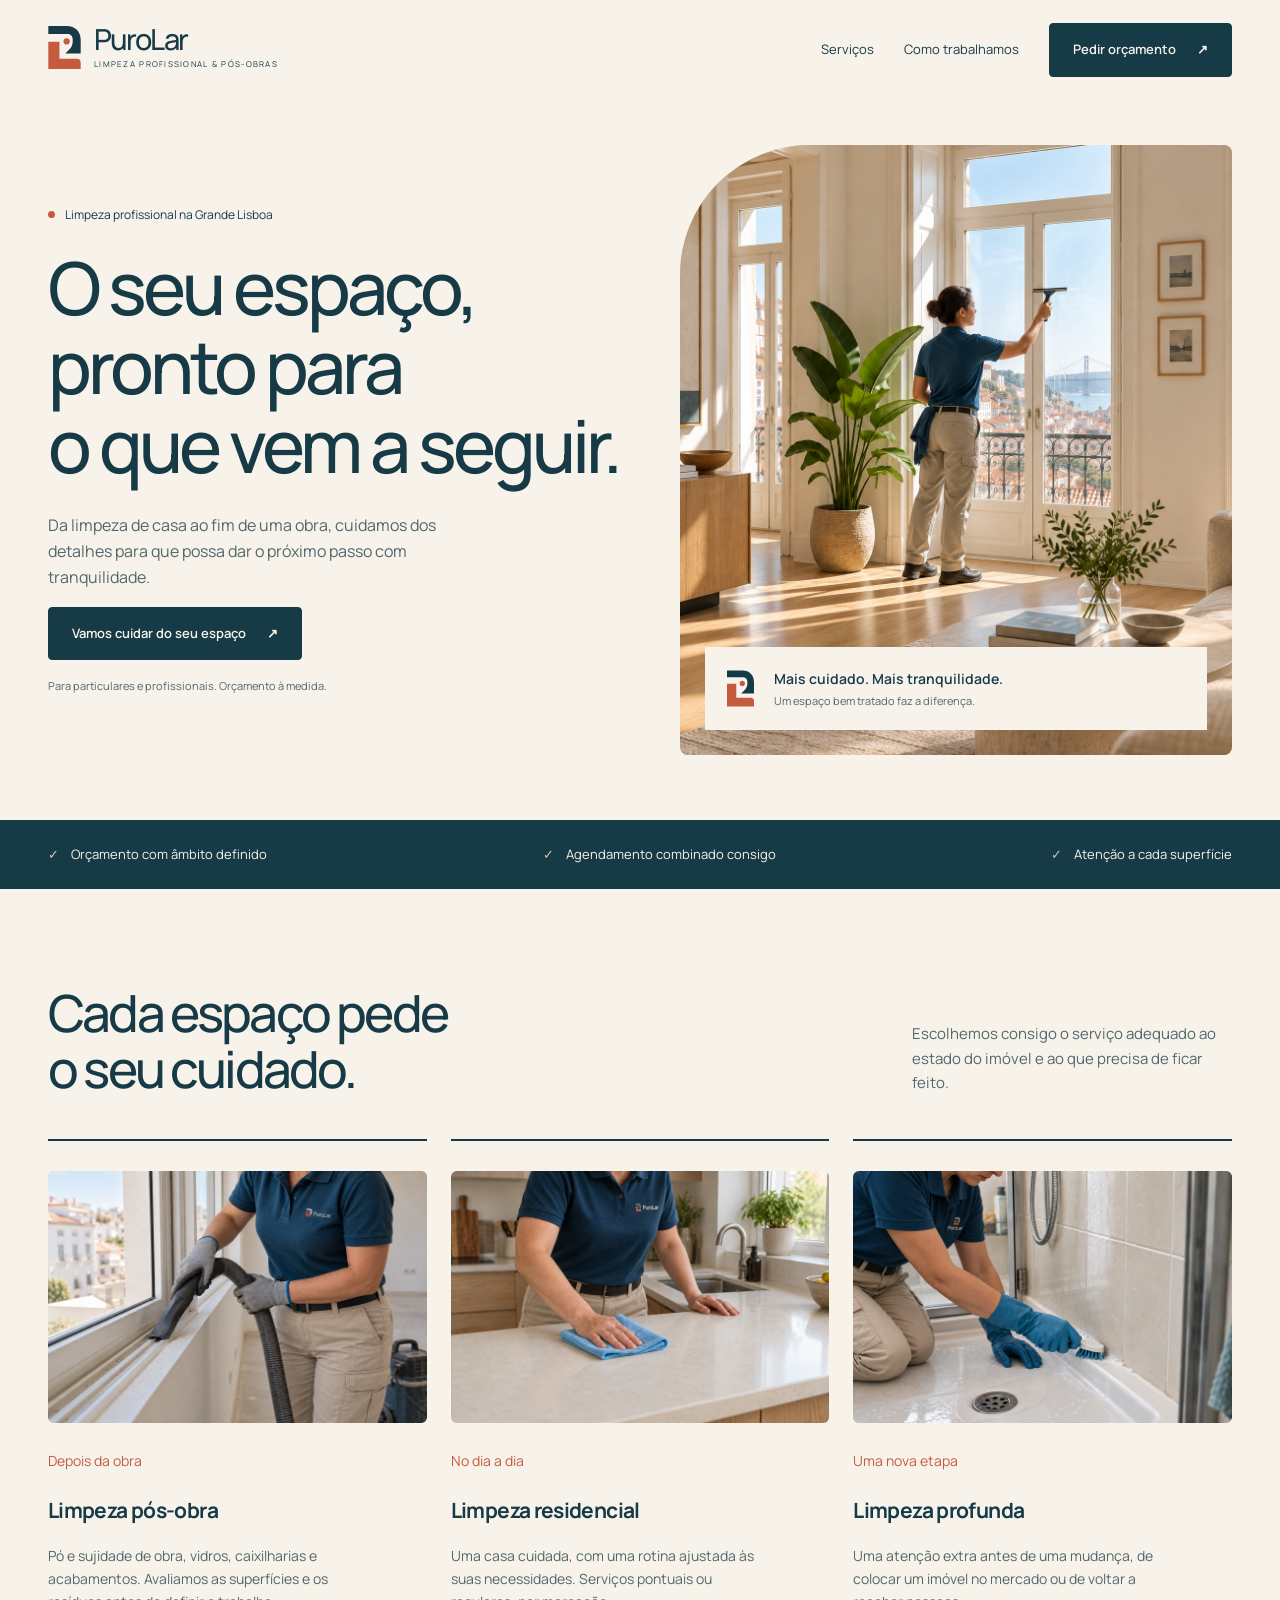
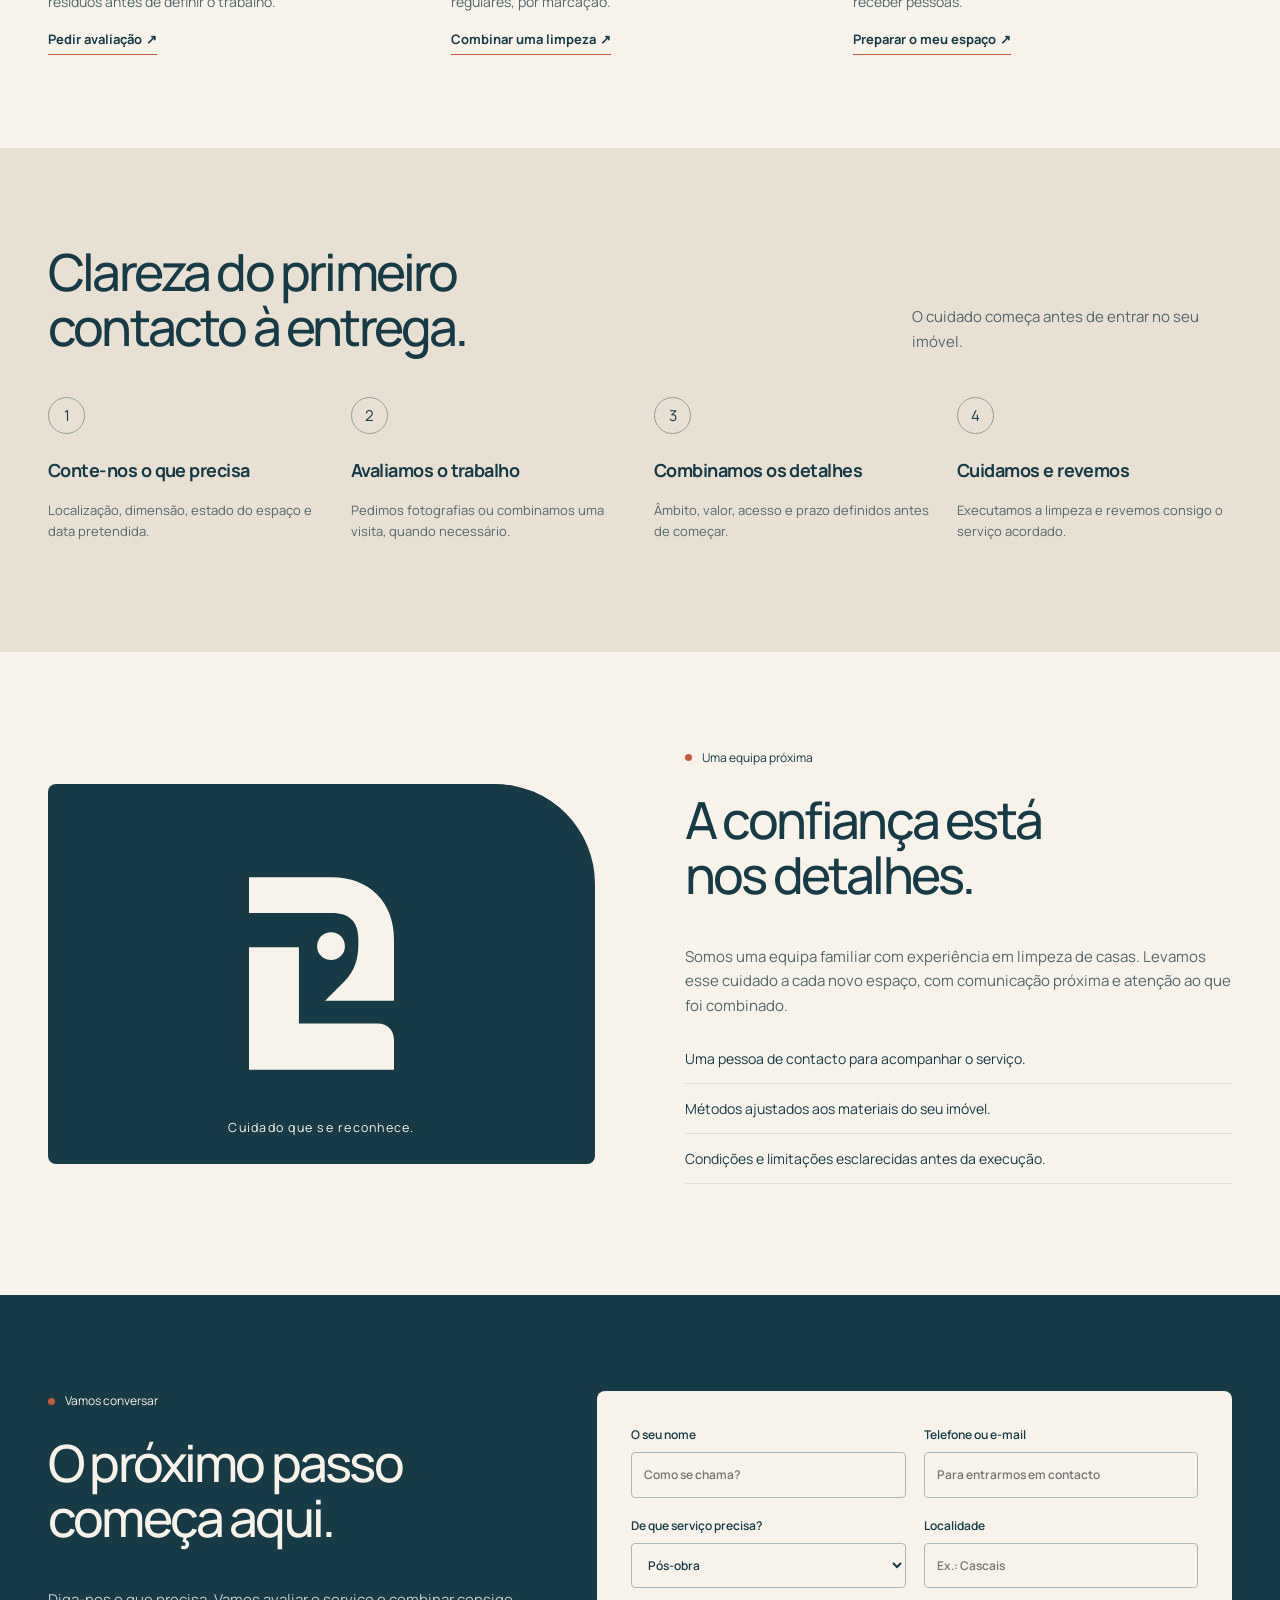
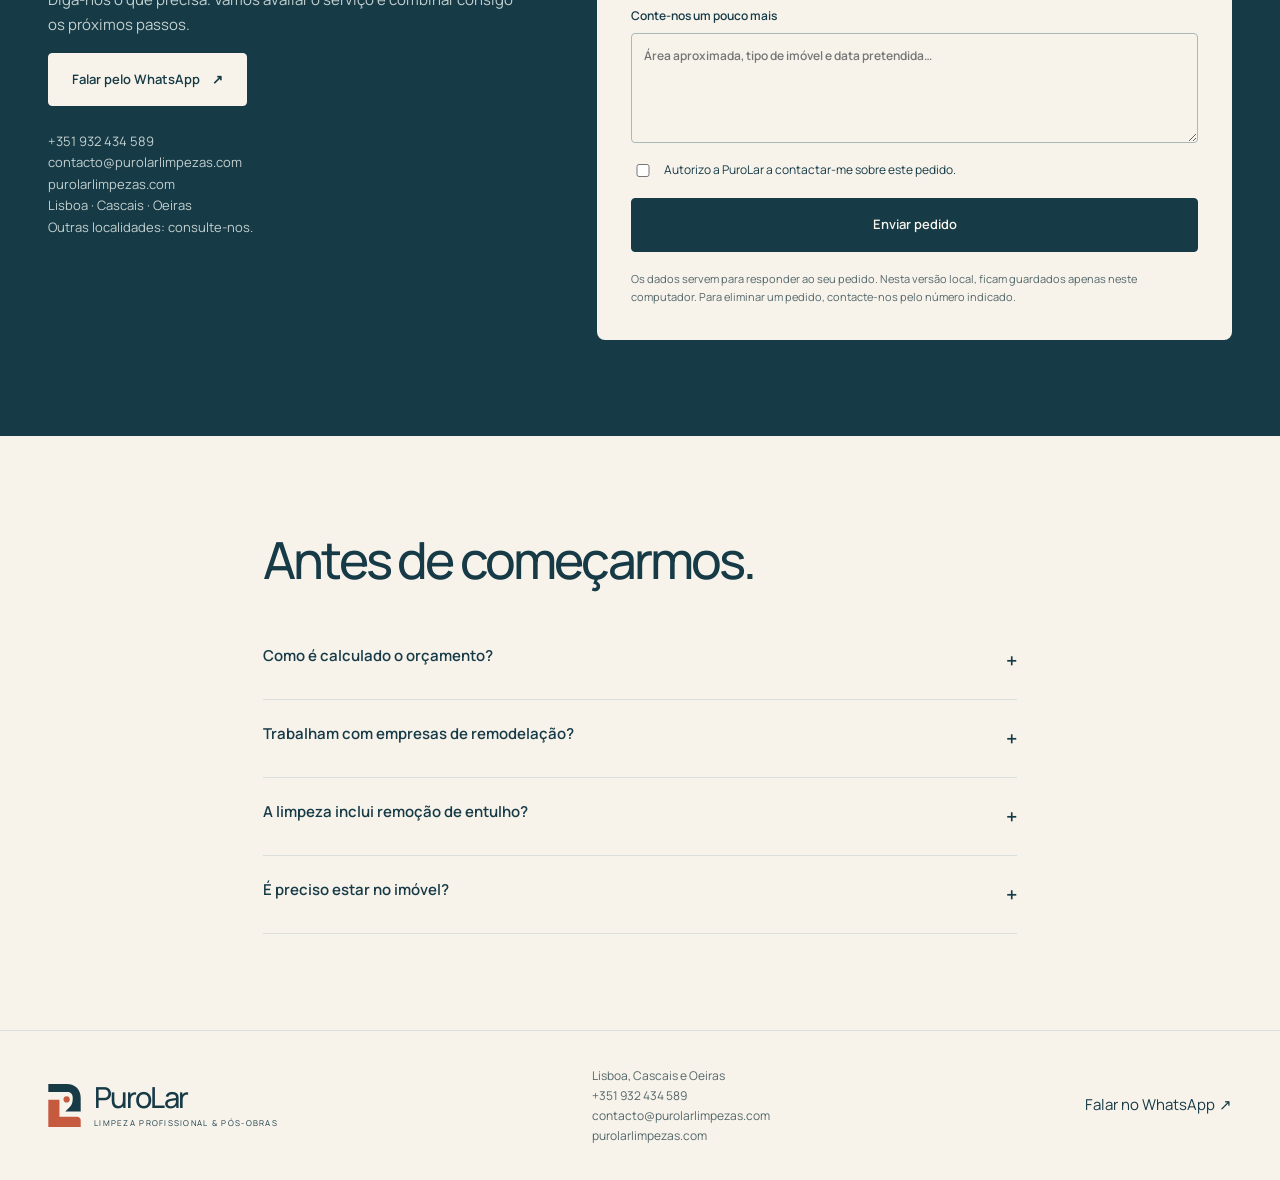
==== commit 0bcf0b09: "Improve local SEO and search metadata" ====
--- a/index.html
+++ b/index.html
@@ -1,40 +1,465 @@
-<!doctype html><html lang="pt-PT"><head><meta charset="utf-8"><meta name="viewport" content="width=device-width, initial-scale=1"><meta name="theme-color" content="#163a46"><meta name="description" content="PuroLar. Limpeza residencial, profunda e pós-obra em Lisboa, Cascais e Oeiras. Peça um orçamento para o seu espaço."><title>PuroLar — O seu espaço, pronto para o que vem a seguir.</title><link rel="icon" href="./purolar-simbolo-estudo-02.svg" type="image/svg+xml"><link rel="stylesheet" href="./style.css"><script src="./app.js" defer></script></head><body><header class="wrap"><nav class="nav" aria-label="Principal"><a href="/" aria-label="PuroLar início"><span class="logo"><img src="./purolar-simbolo-estudo-02.svg" alt=""><span><b>PuroLar</b><small>Limpeza profissional & pós-obras</small></span></span></a><button class="menu-toggle" aria-expanded="false" aria-controls="navigation">Menu</button><div class="navlinks" id="navigation"><a href="#servicos">Serviços</a><a href="#processo">Como trabalhamos</a><a href="#contacto" class="button">Pedir orçamento <span aria-hidden="true">↗</span></a></div></nav></header>
-<main><section class="wrap hero"><div><div class="eyebrow">Limpeza profissional na Grande Lisboa</div><h1>O seu espaço,<br>pronto para<br>o que vem a seguir.</h1><p>Da limpeza de casa ao fim de uma obra, cuidamos dos detalhes para que possa dar o próximo passo com tranquilidade.</p><a class="button" href="#contacto">Vamos cuidar do seu espaço <span aria-hidden="true">↗</span></a><p class="hero-note">Para particulares e profissionais. Orçamento à medida.</p></div><div class="hero-media"><img src="./hero-limpeza-v2.png" alt="Limpeza de vidros numa sala luminosa em Lisboa"><div class="photo-label"><img src="./purolar-simbolo-estudo-02.svg" alt=""><div><b>Mais cuidado. Mais tranquilidade.</b><small>Um espaço bem tratado faz a diferença.</small></div></div></div></section>
-<div class="strip"><div class="wrap"><span>Orçamento com âmbito definido</span><span>Agendamento combinado consigo</span><span>Atenção a cada superfície</span></div></div>
-<section id="servicos" class="wrap section"><div class="section-heading"><h2>Cada espaço pede<br>o seu cuidado.</h2><p>Escolhemos consigo o serviço adequado ao estado do imóvel e ao que precisa de ficar feito.</p></div><div class="services">
-<article class="service"><img class="service-image" src="./servico-pos-obra-v3.png" alt="Aspiração do pó de obra nas calhas de uma janela" loading="lazy" width="1536" height="1024"><div class="number">Depois da obra</div><h3>Limpeza pós-obra</h3><p>Pó e sujidade de obra, vidros, caixilharias e acabamentos. Avaliamos as superfícies e os resíduos antes de definir o trabalho.</p><a href="#contacto" data-service="Pós-obra">Pedir avaliação ↗</a></article>
-<article class="service"><img class="service-image" src="./servico-residencial-v3.png" alt="Limpeza de uma bancada de cozinha com pano de microfibra" loading="lazy" width="1536" height="1024"><div class="number">No dia a dia</div><h3>Limpeza residencial</h3><p>Uma casa cuidada, com uma rotina ajustada às suas necessidades. Serviços pontuais ou regulares, por marcação.</p><a href="#contacto" data-service="Residencial">Combinar uma limpeza ↗</a></article>
-<article class="service"><img class="service-image" src="./servico-profunda-v3.png" alt="Escovagem dos cantos e juntas de uma base de duche" loading="lazy" width="1536" height="1024"><div class="number">Uma nova etapa</div><h3>Limpeza profunda</h3><p>Uma atenção extra antes de uma mudança, de colocar um imóvel no mercado ou de voltar a receber pessoas.</p><a href="#contacto" data-service="Profunda">Preparar o meu espaço ↗</a></article></div></section>
-<section class="process" id="processo"><div class="wrap section"><div class="section-heading"><h2>Clareza do primeiro<br>contacto à entrega.</h2><p>O cuidado começa antes de entrar no seu imóvel.</p></div><div class="steps"><article class="step"><span>1</span><h3>Conte-nos o que precisa</h3><p>Localização, dimensão, estado do espaço e data pretendida.</p></article><article class="step"><span>2</span><h3>Avaliamos o trabalho</h3><p>Pedimos fotografias ou combinamos uma visita, quando necessário.</p></article><article class="step"><span>3</span><h3>Combinamos os detalhes</h3><p>Âmbito, valor, acesso e prazo definidos antes de começar.</p></article><article class="step"><span>4</span><h3>Cuidamos e revemos</h3><p>Executamos a limpeza e revemos consigo o serviço acordado.</p></article></div></div></section>
-<section class="wrap section care"><div class="care-art"><img src="./purolar-simbolo-estudo-02-invertido.svg" alt="Símbolo PuroLar"><small>Cuidado que se reconhece.</small></div><div><div class="eyebrow">Uma equipa próxima</div><h2>A confiança está<br>nos detalhes.</h2><p>Somos uma equipa familiar com experiência em limpeza de casas. Levamos esse cuidado a cada novo espaço, com comunicação próxima e atenção ao que foi combinado.</p><ul><li>Uma pessoa de contacto para acompanhar o serviço.</li><li>Métodos ajustados aos materiais do seu imóvel.</li><li>Condições e limitações esclarecidas antes da execução.</li></ul></div></section>
-<section class="reviews" id="avaliacoes" aria-labelledby="reviews-title">
-  <div class="wrap section">
-    <div class="section-heading reviews-heading">
-      <div><p class="eyebrow">Experiências com a PuroLar</p><h2 id="reviews-title">O cuidado fica.<br>A confiança também.</h2></div>
-      <p>Há detalhes que se veem. E uma tranquilidade que se sente quando o trabalho está feito.</p>
-    </div>
-    <div class="reviews-layout">
-      <figure class="review review-featured">
-        <span class="review-quote" aria-hidden="true">“</span>
-        <blockquote><p>Depois da obra, só queríamos voltar a sentir a casa como nossa. Foi essa a sensação quando entrámos.</p></blockquote>
-        <figcaption><span class="review-avatar" aria-hidden="true">PL</span><span><strong>Nome do cliente</strong><small>Limpeza pós-obra · Localidade</small><small class="review-example">Depoimento ilustrativo</small></span></figcaption>
-      </figure>
-      <div class="reviews-secondary">
-        <figure class="review">
-          <span class="review-service">Limpeza residencial</span>
-          <blockquote><p>Gostei da atenção aos pequenos detalhes e da facilidade em combinar tudo. A casa ficou com outra leveza.</p></blockquote>
-          <figcaption><span><strong>Nome do cliente</strong><small>Localidade · Depoimento ilustrativo</small></span></figcaption>
-        </figure>
-        <figure class="review">
-          <span class="review-service">Limpeza profunda</span>
-          <blockquote><p>Explicámos o que precisava de mais cuidado e sentimos que fomos ouvidos. Fez toda a diferença.</p></blockquote>
-          <figcaption><span><strong>Nome do cliente</strong><small>Localidade · Depoimento ilustrativo</small></span></figcaption>
-        </figure>
+<!doctype html>
+<html lang="pt-PT">
+  <head>
+    <meta charset="utf-8" />
+    <meta name="viewport" content="width=device-width, initial-scale=1" />
+    <meta name="theme-color" content="#163a46" />
+    <meta name="robots" content="index, follow" />
+    <meta
+      name="description"
+      content="PuroLar. Limpeza residencial, profunda e pós-obra em Lisboa, Cascais e Oeiras. Peça um orçamento para o seu espaço."
+    />
+    <link rel="canonical" href="https://www.purolarlimpezas.com/" />
+    <meta property="og:type" content="website" />
+    <meta property="og:locale" content="pt_PT" />
+    <meta property="og:site_name" content="PuroLar" />
+    <meta property="og:title" content="PuroLar — Limpeza profissional e pós-obra" />
+    <meta property="og:description" content="Limpeza residencial, profunda e pós-obra em Lisboa, Cascais e Oeiras." />
+    <meta property="og:url" content="https://www.purolarlimpezas.com/" />
+    <meta property="og:image" content="https://www.purolarlimpezas.com/hero-limpeza-v2.png" />
+    <meta name="twitter:card" content="summary_large_image" />
+    <meta name="twitter:title" content="PuroLar — Limpeza profissional e pós-obra" />
+    <meta name="twitter:description" content="Limpeza residencial, profunda e pós-obra em Lisboa, Cascais e Oeiras." />
+    <title>PuroLar | Limpeza profissional e pós-obra em Lisboa</title>
+    <link
+      rel="icon"
+      href="./purolar-simbolo-estudo-02.svg"
+      type="image/svg+xml"
+    />
+    <link rel="stylesheet" href="./style.css" />
+    <script src="./app.js" defer></script>
+    <script type="application/ld+json">
+      {
+        "@context": "https://schema.org",
+        "@type": "CleaningService",
+        "@id": "https://www.purolarlimpezas.com/#empresa",
+        "name": "PuroLar — Limpeza Profissional & Pós-Obras",
+        "url": "https://www.purolarlimpezas.com/",
+        "logo": "https://www.purolarlimpezas.com/purolar-simbolo-estudo-02.svg",
+        "image": "https://www.purolarlimpezas.com/hero-limpeza-v2.png",
+        "description": "Serviços de limpeza residencial, limpeza profunda e limpeza pós-obra na Grande Lisboa.",
+        "telephone": "+351932434589",
+        "email": "contacto@purolarlimpezas.com",
+        "priceRange": "€€",
+        "areaServed": [
+          {"@type": "City", "name": "Lisboa"},
+          {"@type": "City", "name": "Cascais"},
+          {"@type": "City", "name": "Oeiras"},
+          {"@type": "City", "name": "Estoril"},
+          {"@type": "City", "name": "Carcavelos"}
+        ],
+        "hasOfferCatalog": {
+          "@type": "OfferCatalog",
+          "name": "Serviços de limpeza",
+          "itemListElement": [
+            {"@type": "Offer", "itemOffered": {"@type": "Service", "name": "Limpeza residencial"}},
+            {"@type": "Offer", "itemOffered": {"@type": "Service", "name": "Limpeza profunda"}},
+            {"@type": "Offer", "itemOffered": {"@type": "Service", "name": "Limpeza pós-obra"}}
+          ]
+        }
+      }
+    </script>
+  </head>
+  <body>
+    <header class="wrap">
+      <nav class="nav" aria-label="Principal">
+        <a href="/" aria-label="PuroLar início"
+          ><span class="logo"
+            ><img src="./purolar-simbolo-estudo-02.svg" alt="" /><span
+              ><b>PuroLar</b
+              ><small>Limpeza profissional & pós-obras</small></span
+            ></span
+          ></a
+        ><button
+          class="menu-toggle"
+          aria-expanded="false"
+          aria-controls="navigation"
+        >
+          Menu
+        </button>
+        <div class="navlinks" id="navigation">
+          <a href="#servicos">Serviços</a
+          ><a href="#processo">Como trabalhamos</a
+          ><a href="#contacto" class="button"
+            >Pedir orçamento <span aria-hidden="true">↗</span></a
+          >
+        </div>
+      </nav>
+    </header>
+    <main>
+      <section class="wrap hero">
+        <div>
+          <div class="eyebrow">Limpeza profissional na Grande Lisboa</div>
+          <h1>O seu espaço,<br />pronto para<br />o que vem a seguir.</h1>
+          <p>
+            Da limpeza de casa ao fim de uma obra, cuidamos dos detalhes para
+            que possa dar o próximo passo com tranquilidade.
+          </p>
+          <a class="button" href="#contacto"
+            >Vamos cuidar do seu espaço <span aria-hidden="true">↗</span></a
+          >
+          <p class="hero-note">
+            Para particulares e profissionais. Orçamento à medida.
+          </p>
+        </div>
+        <div class="hero-media">
+          <img
+            src="./hero-limpeza-v2.png"
+            alt="Limpeza de vidros numa sala luminosa em Lisboa"
+          />
+          <div class="photo-label">
+            <img src="./purolar-simbolo-estudo-02.svg" alt="" />
+            <div>
+              <b>Mais cuidado. Mais tranquilidade.</b
+              ><small>Um espaço bem tratado faz a diferença.</small>
+            </div>
+          </div>
+        </div>
+      </section>
+      <div class="strip">
+        <div class="wrap">
+          <span>Orçamento com âmbito definido</span
+          ><span>Agendamento combinado consigo</span
+          ><span>Atenção a cada superfície</span>
+        </div>
       </div>
-    </div>
-    <div class="reviews-bottom"><p>O seu espaço também merece este cuidado.</p><a href="#contacto">Vamos falar sobre o seu espaço <span aria-hidden="true">↗</span></a></div>
-  </div>
-</section>
-<section class="contact" id="contacto"><div class="wrap section contact-grid"><div><div class="eyebrow">Vamos conversar</div><h2>O próximo passo<br>começa aqui.</h2><p>Diga-nos o que precisa. Vamos avaliar o serviço e combinar consigo os próximos passos.</p><a class="button light" href="https://wa.me/351932434589?text=Ol%C3%A1%2C%20gostaria%20de%20pedir%20um%20or%C3%A7amento%20PuroLar.">Falar pelo WhatsApp ↗</a><p style="margin-top:25px;font-size:13px"><a href="tel:+351932434589">+351 932 434 589</a><br><a href="mailto:contacto@purolarlimpezas.com">contacto@purolarlimpezas.com</a><br><a href="https://purolarlimpezas.com">purolarlimpezas.com</a><br>Lisboa · Cascais · Oeiras<br>Outras localidades: consulte-nos.</p></div>
-<form id="lead-form"><div class="form-grid"><label>O seu nome<input name="name" autocomplete="name" required minlength="2" maxlength="100" placeholder="Como se chama?"></label><label>Telefone ou e-mail<input name="contact" required autocomplete="email" maxlength="160" placeholder="Para entrarmos em contacto"></label><label>De que serviço precisa?<select name="service"><option>Pós-obra</option><option>Residencial</option><option>Profunda</option><option>Ainda não sei</option></select></label><label>Localidade<input name="area" autocomplete="address-level2" maxlength="100" placeholder="Ex.: Cascais"></label><label class="full">Conte-nos um pouco mais<textarea name="message" maxlength="3000" placeholder="Área aproximada, tipo de imóvel e data pretendida…"></textarea></label><label class="trap">Website<input name="website" tabindex="-1" autocomplete="off"></label><label class="consent full"><input type="checkbox" name="consent" required>Autorizo a PuroLar a contactar-me sobre este pedido.</label><button class="button full" type="submit">Enviar pedido</button></div><p id="form-status" class="status" role="status" aria-live="polite"></p><p class="privacy">Os dados servem para responder ao seu pedido. Nesta versão local, ficam guardados apenas neste computador. Para eliminar um pedido, contacte-nos pelo número indicado.</p></form></div></section>
-<section class="wrap section faq"><h2>Antes de começarmos.</h2><details><summary>Como é calculado o orçamento?</summary><p>Depende da dimensão, do estado do imóvel, das superfícies e do trabalho necessário. Para pós-obra, podemos pedir fotografias ou uma visita antes de confirmar o valor.</p></details><details><summary>Trabalham com empresas de remodelação?</summary><p>Sim. Podemos avaliar a limpeza final dos seus imóveis e combinar as condições de cada serviço, conforme a disponibilidade da equipa.</p></details><details><summary>A limpeza inclui remoção de entulho?</summary><p>A remoção pesada de entulho não está incluída. Resíduos especiais, trabalhos em altura e tratamentos técnicos precisam de avaliação prévia.</p></details><details><summary>É preciso estar no imóvel?</summary><p>Combinamos consigo o acesso e a entrega. Informe-nos sobre água, eletricidade e eventuais restrições do edifício ao pedir o orçamento.</p></details></section></main><footer><div class="wrap foot"><span class="logo"><img src="./purolar-simbolo-estudo-02.svg" alt=""><span><b>PuroLar</b><small>Limpeza profissional & pós-obras</small></span></span><p>Lisboa, Cascais e Oeiras<br><a href="tel:+351932434589">+351 932 434 589</a><br><a href="mailto:contacto@purolarlimpezas.com">contacto@purolarlimpezas.com</a><br><a href="https://purolarlimpezas.com">purolarlimpezas.com</a></p><a href="https://wa.me/351932434589">Falar no WhatsApp ↗</a></div></footer></body></html>
+      <section id="servicos" class="wrap section">
+        <div class="section-heading">
+          <h2>Cada espaço pede<br />o seu cuidado.</h2>
+          <p>
+            Escolhemos consigo o serviço adequado ao estado do imóvel e ao que
+            precisa de ficar feito.
+          </p>
+        </div>
+        <div class="services">
+          <article class="service">
+            <img
+              class="service-image"
+              src="./servico-pos-obra-v3.png"
+              alt="Aspiração do pó de obra nas calhas de uma janela"
+              loading="lazy"
+              width="1536"
+              height="1024"
+            />
+            <div class="number">Depois da obra</div>
+            <h3>Limpeza pós-obra</h3>
+            <p>
+              Pó e sujidade de obra, vidros, caixilharias e acabamentos.
+              Avaliamos as superfícies e os resíduos antes de definir o
+              trabalho.
+            </p>
+            <a href="#contacto" data-service="Pós-obra">Pedir avaliação ↗</a>
+          </article>
+          <article class="service">
+            <img
+              class="service-image"
+              src="./servico-residencial-v3.png"
+              alt="Limpeza de uma bancada de cozinha com pano de microfibra"
+              loading="lazy"
+              width="1536"
+              height="1024"
+            />
+            <div class="number">No dia a dia</div>
+            <h3>Limpeza residencial</h3>
+            <p>
+              Uma casa cuidada, com uma rotina ajustada às suas necessidades.
+              Serviços pontuais ou regulares, por marcação.
+            </p>
+            <a href="#contacto" data-service="Residencial"
+              >Combinar uma limpeza ↗</a
+            >
+          </article>
+          <article class="service">
+            <img
+              class="service-image"
+              src="./servico-profunda-v3.png"
+              alt="Escovagem dos cantos e juntas de uma base de duche"
+              loading="lazy"
+              width="1536"
+              height="1024"
+            />
+            <div class="number">Uma nova etapa</div>
+            <h3>Limpeza profunda</h3>
+            <p>
+              Uma atenção extra antes de uma mudança, de colocar um imóvel no
+              mercado ou de voltar a receber pessoas.
+            </p>
+            <a href="#contacto" data-service="Profunda"
+              >Preparar o meu espaço ↗</a
+            >
+          </article>
+        </div>
+      </section>
+      <section class="process" id="processo">
+        <div class="wrap section">
+          <div class="section-heading">
+            <h2>Clareza do primeiro<br />contacto à entrega.</h2>
+            <p>O cuidado começa antes de entrar no seu imóvel.</p>
+          </div>
+          <div class="steps">
+            <article class="step">
+              <span>1</span>
+              <h3>Conte-nos o que precisa</h3>
+              <p>Localização, dimensão, estado do espaço e data pretendida.</p>
+            </article>
+            <article class="step">
+              <span>2</span>
+              <h3>Avaliamos o trabalho</h3>
+              <p>
+                Pedimos fotografias ou combinamos uma visita, quando necessário.
+              </p>
+            </article>
+            <article class="step">
+              <span>3</span>
+              <h3>Combinamos os detalhes</h3>
+              <p>Âmbito, valor, acesso e prazo definidos antes de começar.</p>
+            </article>
+            <article class="step">
+              <span>4</span>
+              <h3>Cuidamos e revemos</h3>
+              <p>Executamos a limpeza e revemos consigo o serviço acordado.</p>
+            </article>
+          </div>
+        </div>
+      </section>
+      <section class="wrap section care">
+        <div class="care-art">
+          <img
+            src="./purolar-simbolo-estudo-02-invertido.svg"
+            alt="Símbolo PuroLar"
+          /><small>Cuidado que se reconhece.</small>
+        </div>
+        <div>
+          <div class="eyebrow">Uma equipa próxima</div>
+          <h2>A confiança está<br />nos detalhes.</h2>
+          <p>
+            Somos uma equipa familiar com experiência em limpeza de casas.
+            Levamos esse cuidado a cada novo espaço, com comunicação próxima e
+            atenção ao que foi combinado.
+          </p>
+          <ul>
+            <li>Uma pessoa de contacto para acompanhar o serviço.</li>
+            <li>Métodos ajustados aos materiais do seu imóvel.</li>
+            <li>Condições e limitações esclarecidas antes da execução.</li>
+          </ul>
+        </div>
+      </section>
+      <section
+        class="reviews"
+        id="avaliacoes"
+        aria-labelledby="reviews-title"
+        hidden
+      >
+        <div class="wrap section">
+          <div class="section-heading reviews-heading">
+            <div>
+              <p class="eyebrow">Experiências com a PuroLar</p>
+              <h2 id="reviews-title">
+                O cuidado fica.<br />A confiança também.
+              </h2>
+            </div>
+            <p>
+              Há detalhes que se veem. E uma tranquilidade que se sente quando o
+              trabalho está feito.
+            </p>
+          </div>
+          <div class="reviews-layout">
+            <figure class="review review-featured">
+              <span class="review-quote" aria-hidden="true">“</span>
+              <blockquote>
+                <p>
+                  Depois da obra, só queríamos voltar a sentir a casa como
+                  nossa. Foi essa a sensação quando entrámos.
+                </p>
+              </blockquote>
+              <figcaption>
+                <span class="review-avatar" aria-hidden="true">PL</span
+                ><span
+                  ><strong>Nome do cliente</strong
+                  ><small>Limpeza pós-obra · Localidade</small
+                  ><small class="review-example"
+                    >Depoimento ilustrativo</small
+                  ></span
+                >
+              </figcaption>
+            </figure>
+            <div class="reviews-secondary">
+              <figure class="review">
+                <span class="review-service">Limpeza residencial</span>
+                <blockquote>
+                  <p>
+                    Gostei da atenção aos pequenos detalhes e da facilidade em
+                    combinar tudo. A casa ficou com outra leveza.
+                  </p>
+                </blockquote>
+                <figcaption>
+                  <span
+                    ><strong>Nome do cliente</strong
+                    ><small>Localidade · Depoimento ilustrativo</small></span
+                  >
+                </figcaption>
+              </figure>
+              <figure class="review">
+                <span class="review-service">Limpeza profunda</span>
+                <blockquote>
+                  <p>
+                    Explicámos o que precisava de mais cuidado e sentimos que
+                    fomos ouvidos. Fez toda a diferença.
+                  </p>
+                </blockquote>
+                <figcaption>
+                  <span
+                    ><strong>Nome do cliente</strong
+                    ><small>Localidade · Depoimento ilustrativo</small></span
+                  >
+                </figcaption>
+              </figure>
+            </div>
+          </div>
+          <div class="reviews-bottom">
+            <p>O seu espaço também merece este cuidado.</p>
+            <a href="#contacto"
+              >Vamos falar sobre o seu espaço
+              <span aria-hidden="true">↗</span></a
+            >
+          </div>
+        </div>
+      </section>
+      <section class="contact" id="contacto">
+        <div class="wrap section contact-grid">
+          <div>
+            <div class="eyebrow">Vamos conversar</div>
+            <h2>O próximo passo<br />começa aqui.</h2>
+            <p>
+              Diga-nos o que precisa. Vamos avaliar o serviço e combinar consigo
+              os próximos passos.
+            </p>
+            <a
+              class="button light"
+              href="https://wa.me/351932434589?text=Ol%C3%A1%2C%20gostaria%20de%20pedir%20um%20or%C3%A7amento%20PuroLar."
+              >Falar pelo WhatsApp ↗</a
+            >
+            <p style="margin-top: 25px; font-size: 13px">
+              <a href="tel:+351932434589">+351 932 434 589</a><br /><a
+                href="mailto:contacto@purolarlimpezas.com"
+                >contacto@purolarlimpezas.com</a
+              ><br /><a href="https://purolarlimpezas.com"
+                >purolarlimpezas.com</a
+              ><br />Lisboa · Cascais · Oeiras<br />Outras localidades:
+              consulte-nos.
+            </p>
+          </div>
+          <form id="lead-form">
+            <div class="form-grid">
+              <label
+                >O seu nome<input
+                  name="name"
+                  autocomplete="name"
+                  required
+                  minlength="2"
+                  maxlength="100"
+                  placeholder="Como se chama?" /></label
+              ><label
+                >Telefone ou e-mail<input
+                  name="contact"
+                  required
+                  autocomplete="email"
+                  maxlength="160"
+                  placeholder="Para entrarmos em contacto" /></label
+              ><label
+                >De que serviço precisa?<select name="service">
+                  <option>Pós-obra</option>
+                  <option>Residencial</option>
+                  <option>Profunda</option>
+                  <option>Ainda não sei</option>
+                </select></label
+              ><label
+                >Localidade<input
+                  name="area"
+                  autocomplete="address-level2"
+                  maxlength="100"
+                  placeholder="Ex.: Cascais" /></label
+              ><label class="full"
+                >Conte-nos um pouco mais<textarea
+                  name="message"
+                  maxlength="3000"
+                  placeholder="Área aproximada, tipo de imóvel e data pretendida…"
+                ></textarea></label
+              ><label class="trap"
+                >Website<input
+                  name="website"
+                  tabindex="-1"
+                  autocomplete="off" /></label
+              ><label class="consent full"
+                ><input type="checkbox" name="consent" required />Autorizo a
+                PuroLar a contactar-me sobre este pedido.</label
+              ><button class="button full" type="submit">Enviar pedido</button>
+            </div>
+            <p
+              id="form-status"
+              class="status"
+              role="status"
+              aria-live="polite"
+            ></p>
+            <p class="privacy">
+              Os dados servem para responder ao seu pedido. Nesta versão local,
+              ficam guardados apenas neste computador. Para eliminar um pedido,
+              contacte-nos pelo número indicado.
+            </p>
+          </form>
+        </div>
+      </section>
+      <section class="wrap section faq">
+        <h2>Antes de começarmos.</h2>
+        <details>
+          <summary>Como é calculado o orçamento?</summary>
+          <p>
+            Depende da dimensão, do estado do imóvel, das superfícies e do
+            trabalho necessário. Para pós-obra, podemos pedir fotografias ou uma
+            visita antes de confirmar o valor.
+          </p>
+        </details>
+        <details>
+          <summary>Trabalham com empresas de remodelação?</summary>
+          <p>
+            Sim. Podemos avaliar a limpeza final dos seus imóveis e combinar as
+            condições de cada serviço, conforme a disponibilidade da equipa.
+          </p>
+        </details>
+        <details>
+          <summary>A limpeza inclui remoção de entulho?</summary>
+          <p>
+            A remoção pesada de entulho não está incluída. Resíduos especiais,
+            trabalhos em altura e tratamentos técnicos precisam de avaliação
+            prévia.
+          </p>
+        </details>
+        <details>
+          <summary>É preciso estar no imóvel?</summary>
+          <p>
+            Combinamos consigo o acesso e a entrega. Informe-nos sobre água,
+            eletricidade e eventuais restrições do edifício ao pedir o
+            orçamento.
+          </p>
+        </details>
+      </section>
+    </main>
+    <footer>
+      <div class="wrap foot">
+        <span class="logo"
+          ><img src="./purolar-simbolo-estudo-02.svg" alt="" /><span
+            ><b>PuroLar</b><small>Limpeza profissional & pós-obras</small></span
+          ></span
+        >
+        <p>
+          Lisboa, Cascais e Oeiras<br /><a href="tel:+351932434589"
+            >+351 932 434 589</a
+          ><br /><a href="mailto:contacto@purolarlimpezas.com"
+            >contacto@purolarlimpezas.com</a
+          ><br /><a href="https://purolarlimpezas.com">purolarlimpezas.com</a>
+        </p>
+        <a href="https://wa.me/351932434589">Falar no WhatsApp ↗</a>
+      </div>
+    </footer>
+  </body>
+</html>
--- a/style.css
+++ b/style.css
@@ -5,27 +5,37 @@
 .service-image{display:block;width:100%;height:auto;aspect-ratio:3/2;object-fit:contain;object-position:center;margin:0 0 26px;border-radius:6px;background:var(--sand)}
 .hero-media>img{object-position:50% 40%}
 
+.arrow-text{display:inline-block;font-family:inherit;font-size:1em;font-weight:inherit;line-height:1;vertical-align:.02em;margin-left:.08em}.button>.arrow-text{margin-left:-.65em}.arrow-mobile{display:none}
+@media(max-width:650px){.arrow-desktop{display:none}.arrow-mobile{display:inline}.arrow-text{font-size:.9em;font-weight:600}}
+
 /* Avaliações: exemplos identificados na página de teste. */
-.reviews{background:#eee7dc;color:var(--ink)}
+.reviews{--review-ink:var(--terra);--review-muted:var(--muted);background:#eee7dc;color:var(--review-ink)}
+.reviews-heading p,.reviews-bottom p{color:var(--review-ink)}
+.reviews .reviews-heading .eyebrow{color:var(--review-ink)}
 .reviews-heading .eyebrow{margin-bottom:20px}
 .reviews-layout{display:grid;grid-template-columns:1.05fr 1fr;gap:24px}
 .review{margin:0;padding:32px;background:#faf7f1;border-radius:6px}
 .review blockquote{margin:18px 0 26px}
 .review blockquote p{font-size:19px;line-height:1.6;letter-spacing:-.025em;margin:0}
+.review blockquote p::before{content:'“'}
+.review blockquote p::after{content:'”'}
 .review figcaption{display:flex;align-items:center;gap:14px}
 .review figcaption strong{display:block;font-size:13px;font-weight:600}
 .review figcaption small{display:block;font-size:11px;color:var(--muted);margin-top:3px}
-.review-featured{background:var(--ink);color:var(--cream);padding:42px;display:flex;flex-direction:column;border-radius:6px 72px 6px 6px}
+.review-featured{position:relative;isolation:isolate;overflow:hidden;background:var(--terra);color:var(--cream);padding:42px;display:flex;flex-direction:column;border-radius:6px 72px 6px 6px}
+.review-featured::before{content:'';position:absolute;inset:0;z-index:-1;pointer-events:none;background:url('./assets/purolar-review-pattern.svg') repeat center;background-size:112px auto;opacity:.065}
 .review-quote{font-family:Georgia,serif;font-size:100px;line-height:.85;color:var(--sand);height:60px}
 .review-featured blockquote{margin:26px 0 40px}
 .review-featured blockquote p{font-size:clamp(25px,2.6vw,35px);line-height:1.4;letter-spacing:-.04em}
-.review-featured figcaption{margin-top:auto;padding-top:24px;border-top:1px solid #ffffff26}
-.review-featured figcaption small{color:#c3d0cf}
+.review-featured figcaption{margin-top:auto;padding:20px 22px;background:var(--cream);border:0;border-radius:6px;color:var(--terra)}
+.review-featured figcaption strong,.review-featured figcaption small{color:var(--terra)}
+.review-featured figcaption .review-avatar{color:var(--terra);border-color:#c65a3f40}
 .review-avatar{width:44px;height:44px;display:grid;place-items:center;border:1px solid #dcc3a660;border-radius:50%;font-size:12px;color:var(--sand);flex-shrink:0}
+.review-avatar img{width:100%;height:100%;display:block;object-fit:cover;border-radius:50%}
 .reviews-secondary{display:grid;gap:24px}
-.review-service{font-size:12px;color:#a1432d}
+.review-service{font-size:12px;color:var(--terra)}
 .reviews-bottom{display:flex;justify-content:space-between;align-items:center;gap:24px;margin-top:32px}
-.reviews-bottom p{font-size:14px;color:var(--muted);margin:0}
+.reviews-bottom p{font-size:14px;color:var(--review-ink);margin:0}
 .reviews-bottom a{font-size:13px;font-weight:600;border-bottom:1px solid var(--terra);padding-bottom:6px}
 .reviews-bottom a:focus-visible{outline:2px solid var(--terra);outline-offset:6px}
 .reviews-carousel{position:relative;grid-template-columns:1.05fr 1fr;grid-template-rows:280px 280px;isolation:isolate}
@@ -35,10 +45,20 @@
 .reviews-carousel>.review-slot-2{grid-column:2;grid-row:2}
 .reviews-carousel .review blockquote{min-height:0;margin:18px 0 24px}
 .reviews-carousel .review figcaption{margin-top:auto}
-.reviews-carousel .review-featured .review-service{color:var(--sand)}
+.reviews-carousel .review-featured .review-service{color:var(--cream)}
 .reviews-carousel .review-featured blockquote{margin-top:36px}
+.reviews .review:not(.review-featured) .review-service,
+.reviews .review:not(.review-featured) blockquote p,
+.reviews .review:not(.review-featured) figcaption strong{color:var(--review-ink)}
+.reviews .review:not(.review-featured) figcaption small{color:var(--review-ink)}
+.reviews .review:not(.review-featured) .review-avatar{color:var(--review-ink);border-color:#c65a3f40}
 @media(max-width:760px){.reviews-layout.reviews-carousel{grid-template-columns:1fr;grid-template-rows:340px 280px 280px}.reviews-carousel>.review-slot-0{grid-column:1;grid-row:1}.reviews-carousel>.review-slot-1{grid-column:1;grid-row:2}.reviews-carousel>.review-slot-2{grid-column:1;grid-row:3}.reviews-carousel .review blockquote p{font-size:19px}.reviews-carousel .review-featured blockquote p{font-size:25px}}
 .review-featured blockquote{min-height:245px}
 .reviews-secondary blockquote{min-height:122px}
 @media(max-width:760px){.review-featured blockquote{min-height:200px}.reviews-secondary blockquote{min-height:130px}}
 @media(max-width:760px){.reviews-layout{grid-template-columns:1fr}.review-featured{padding:32px}.review{padding:28px}.reviews-bottom{align-items:flex-start;flex-direction:column;gap:16px}}
+
+/* Give longer testimonials room to breathe before the client details panel. */
+.reviews-carousel{grid-template-rows:320px 320px}
+.reviews-carousel .review blockquote{margin-bottom:42px}
+@media(max-width:760px){.reviews-layout.reviews-carousel{grid-template-rows:440px 360px 360px}.reviews-carousel .review blockquote{margin-bottom:46px}}
